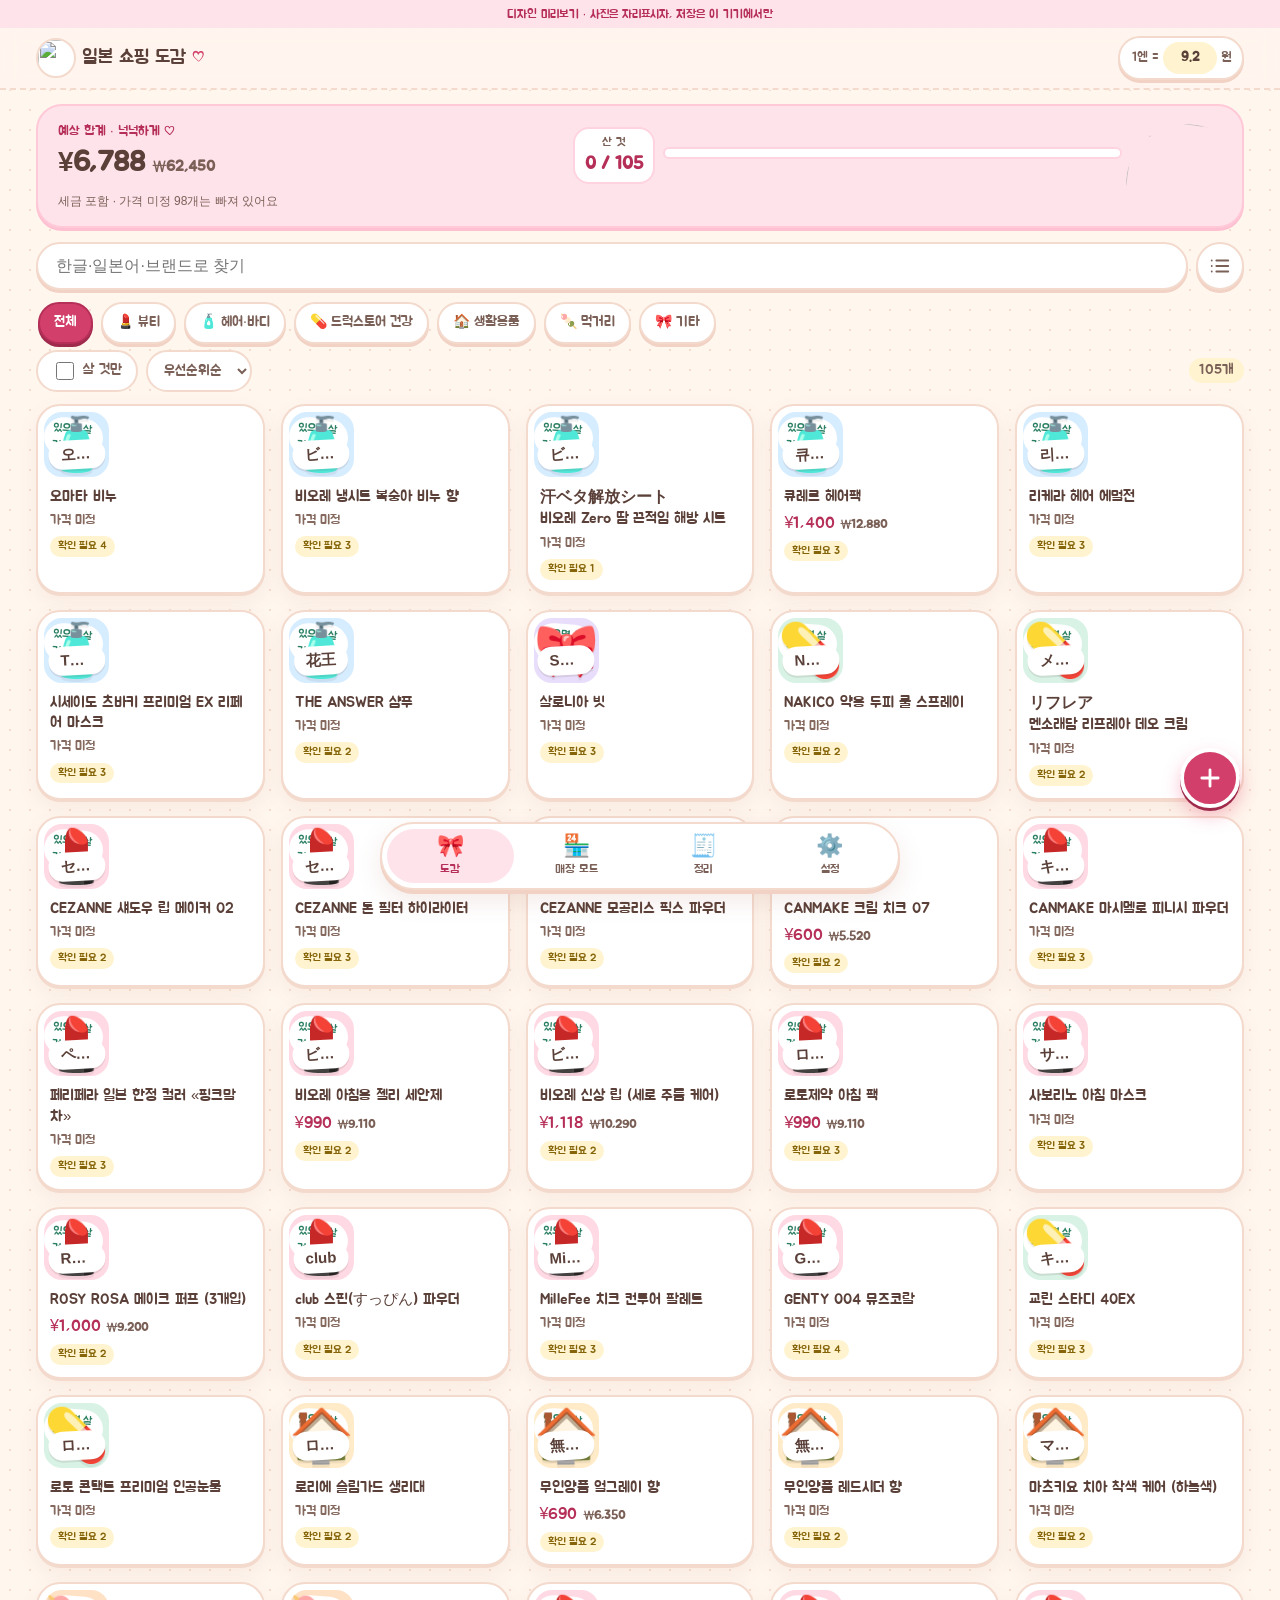
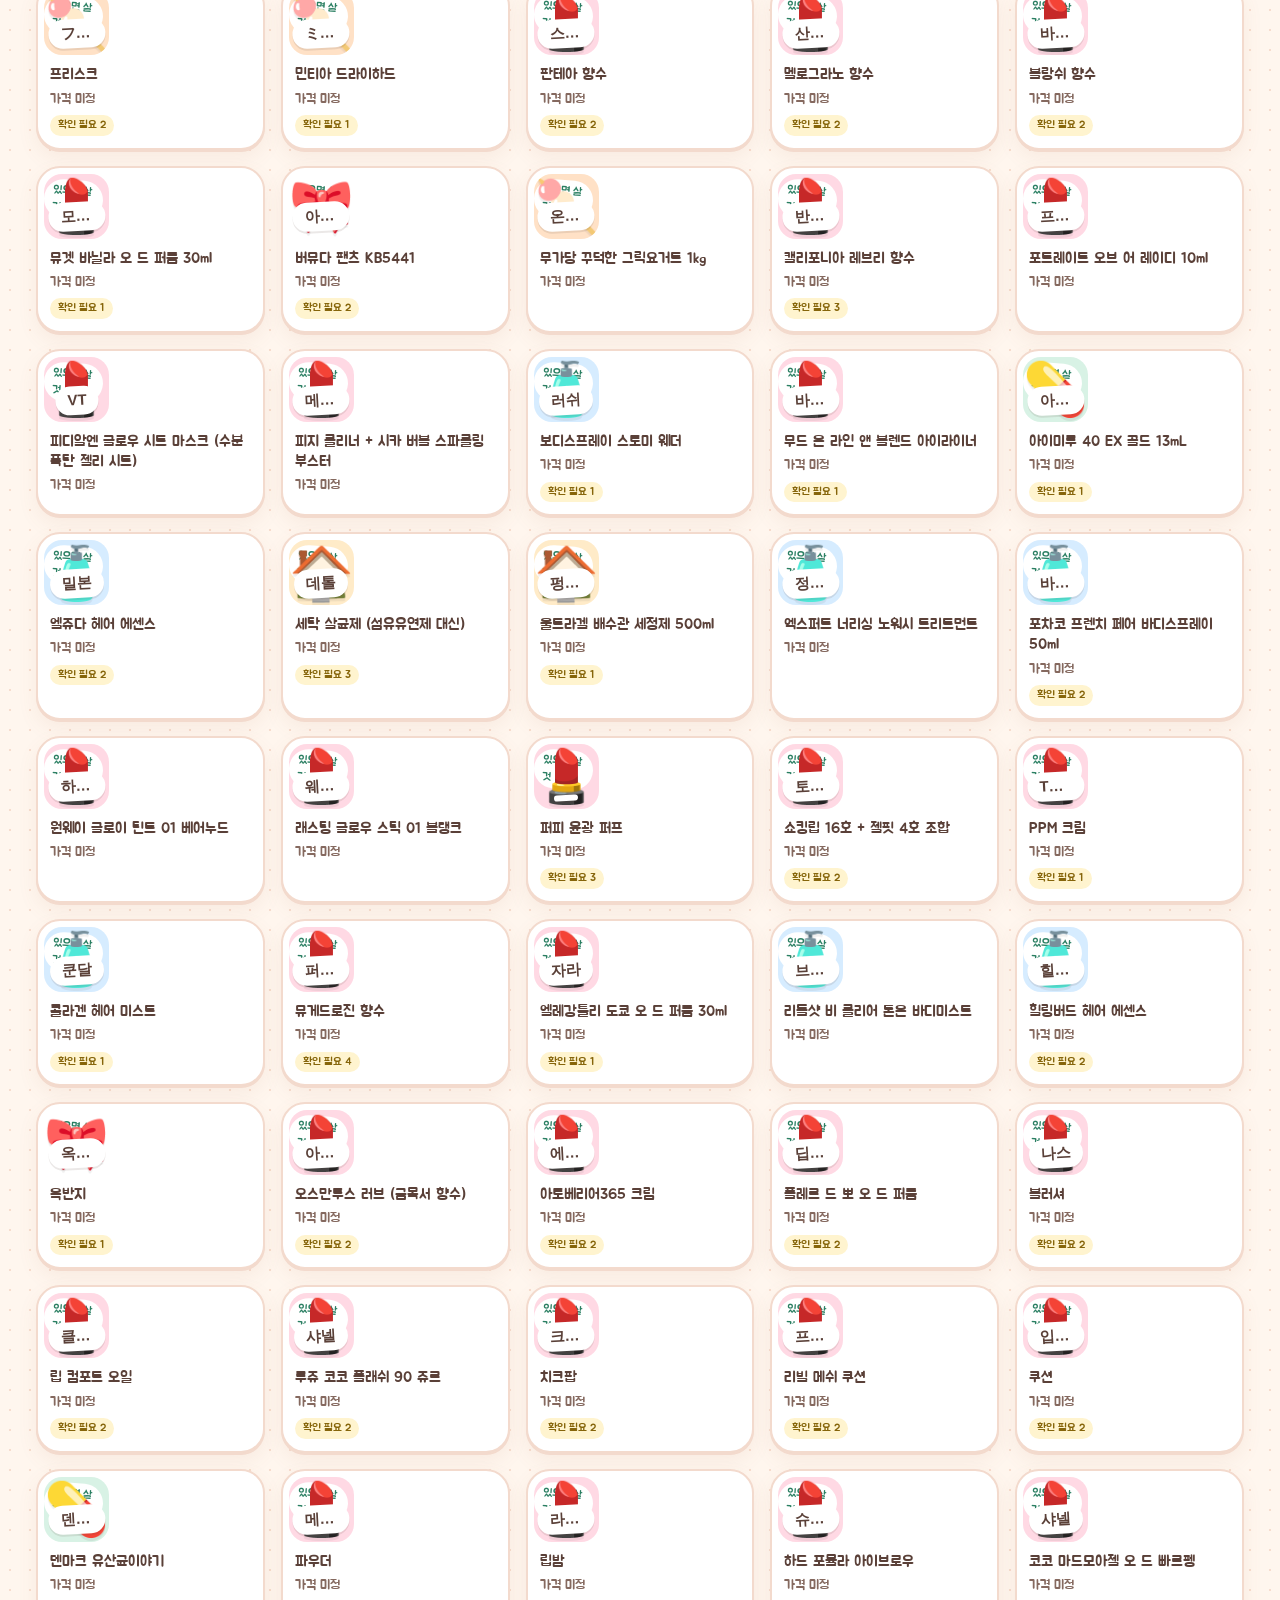
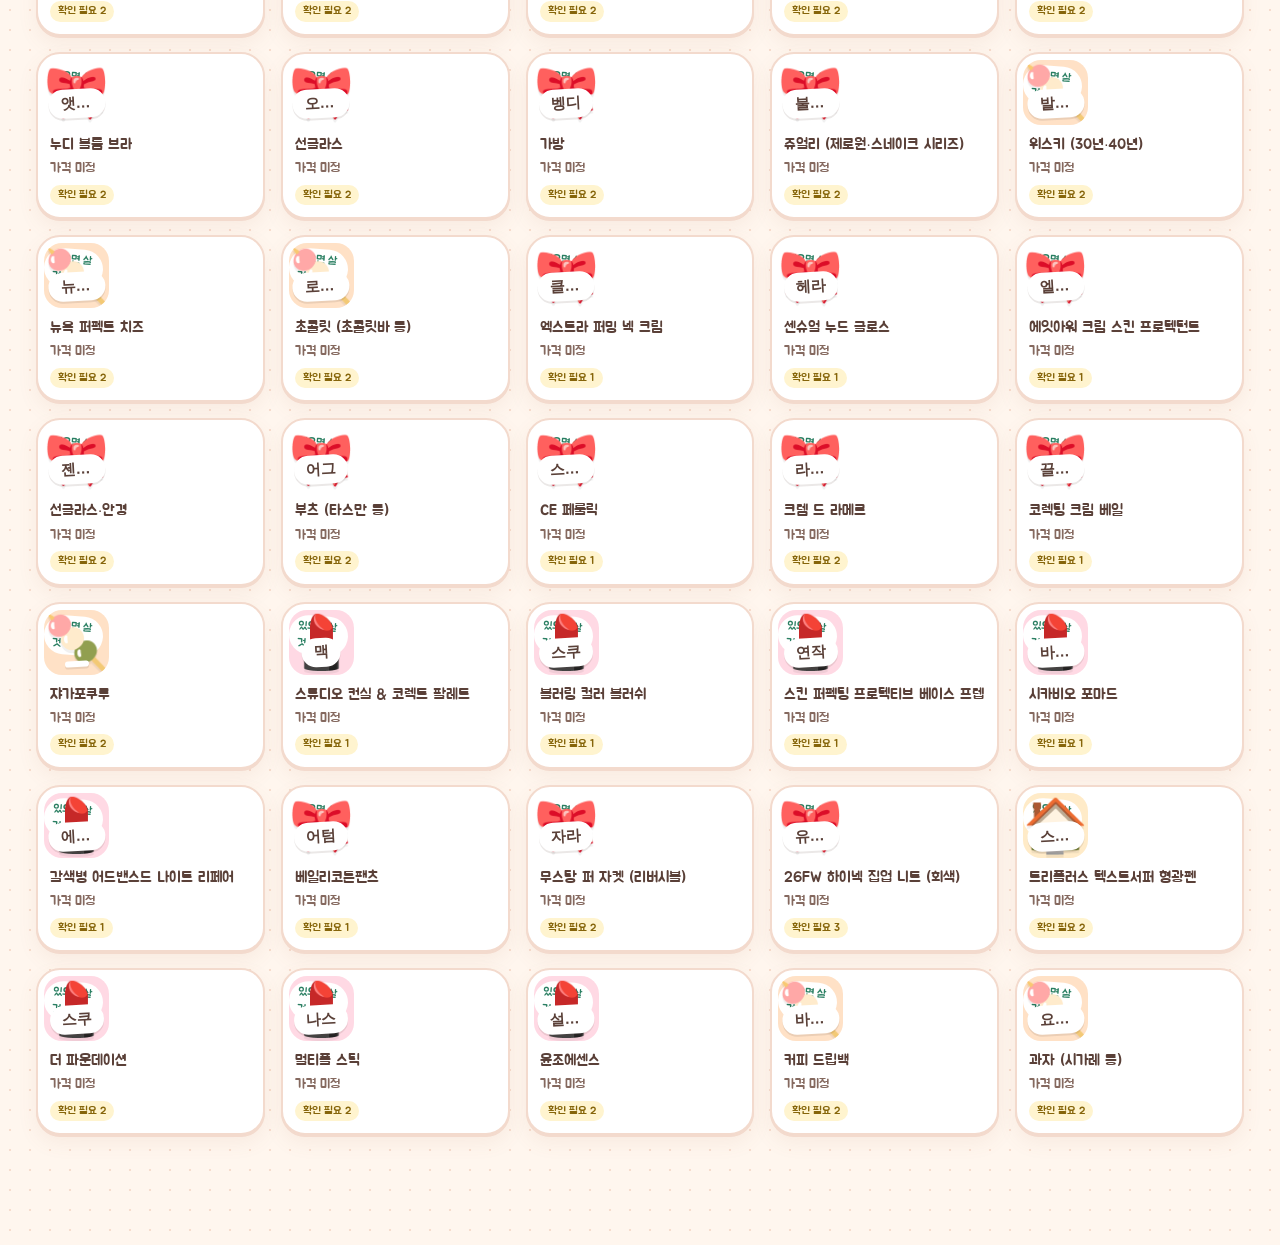
==== preview.html @ b6b3f858 "점검 목록 R36: Jua 글꼴 2.1MB ttf를 woff2 두 개(347KB+11KB)로 줄임 - fonts/Jua-core.woff2: ASCII·한글 자모·문장부호·KS X" ====
<!doctype html>
<html lang="ko">
<head>
<meta charset="utf-8">
<meta name="viewport" content="width=device-width, initial-scale=1, viewport-fit=cover">
<meta name="theme-color" content="#FFF6EE">
<title>일본 쇼핑 도감 · 디자인 미리보기</title>
<style>
@font-face{font-family:"Jua";src:url("fonts/Jua-core.woff2") format("woff2");font-display:swap}
@font-face{font-family:"Jua";src:url("fonts/Jua-rest.woff2") format("woff2");font-display:swap;unicode-range:U+2605-2606,U+2665,U+ad1e,U+ad65,U+ae86,U+aed2,U+b630,U+b641,U+bdc0-bdc1,U+bf5c-bf5d,U+bf71,U+c03d,U+c0fe,U+ca25,U+cc71,U+d409,U+d561}
:root{
  --paper:#FFF6EE; --dot:#F7DCCD; --card:#FFFFFF; --ink:#5A4038; --sub:#7A6057; --faint:#85695F; --line:#F3DACD;
  --pink:#D23F6A; --pink-deep:#B52F58; --pink-soft:#FFE3EB; --mint:#2A7F62; --mint-soft:#DDF4EA; --butter:#FFE08A; --butter-soft:#FFF4CF; --lav:#CDB8F2;
  --pop:0 3px 0 #F1D2C4; --pop-pink:0 3px 0 #9E2A4C;
  --shadow:0 2px 0 #F3DACD,0 8px 20px rgba(160,100,80,.08);
  --r:24px;
  --cute:"Jua","Apple SD Gothic Neo","Malgun Gothic",sans-serif;
  --kr:"Apple SD Gothic Neo","Malgun Gothic","Noto Sans KR",-apple-system,sans-serif;
  --jp:"Hiragino Maru Gothic ProN","Hiragino Maru Gothic Pro","Hiragino Sans","Yu Gothic","Meiryo","Noto Sans JP",sans-serif;
  --c-뷰티:#FFD9E4; --c-헤어바디:#D6ECFF; --c-드럭스토어건강:#D8F2E5; --c-생활용품:#FFEBC8; --c-먹거리:#FFE1C6; --c-기타:#E8DEFB;
}
*{box-sizing:border-box;-webkit-tap-highlight-color:transparent}
html,body{margin:0;color:var(--ink);font-family:var(--kr);font-size:16px;line-height:1.5}
body{background:var(--paper) radial-gradient(var(--dot) 1.3px,transparent 1.5px) 0 0/20px 20px}
button,input,select{font:inherit;color:inherit}
button{cursor:pointer}
button:active{transform:translateY(2px)}
.jp{font-family:var(--jp)}
.wrap{max-width:1240px;margin:0 auto;padding:0 16px calc(110px + env(safe-area-inset-bottom))}
.preview-flag{background:var(--pink-soft);color:var(--pink-deep);text-align:center;font-size:12px;font-weight:700;padding:5px 12px;letter-spacing:.02em}

/* 머리 */
header.top{position:sticky;top:0;z-index:20;background:rgba(255,246,238,.9);backdrop-filter:blur(10px);border-bottom:2px dashed var(--line)}
.top-in{max-width:1240px;margin:0 auto;padding:8px 16px;display:flex;align-items:center;gap:10px}
.logo{display:flex;align-items:center;gap:6px;font-weight:900;font-size:19px;letter-spacing:-.02em;white-space:nowrap}
.logo img{width:40px;height:40px;border-radius:50%;object-fit:cover;background:#fff;border:2px solid var(--line)}
.logo small{color:var(--pink);font-size:15px}
.rate{margin-left:auto;display:flex;align-items:center;gap:4px;background:var(--card);border:2px solid var(--line);border-radius:999px;padding:3px 10px 3px 12px;font-size:13px;color:var(--sub);min-height:44px;box-shadow:var(--pop);font-weight:700}
.rate input{width:54px;border:0;background:var(--butter-soft);border-radius:999px;padding:6px 8px;text-align:center;font-weight:900;color:var(--ink)}

/* 요약 */
.summary{position:relative;margin:14px 0 6px;background:var(--pink-soft);border:2px solid #FFC9D8;border-radius:26px;padding:14px 16px 12px;display:grid;gap:8px;box-shadow:0 3px 0 #FFC1D2;overflow:hidden}
.summary .mascot{position:absolute;right:-4px;top:-4px;width:74px;height:74px;object-fit:cover;border-radius:50%;opacity:.95;transform:rotate(8deg)}
.sum-top{display:flex;align-items:flex-end;justify-content:space-between;gap:10px;padding-right:58px}
.sum-label{font-size:13px;color:var(--pink-deep);font-weight:800}
.sum-big{display:flex;align-items:baseline;gap:8px;flex-wrap:wrap}
.sum-big .yen{font-size:28px;font-weight:900;letter-spacing:-.02em;color:var(--ink)}
.sum-big .won{font-size:15px;color:var(--sub);font-weight:700}
.sum-done{font-size:12px;color:var(--sub);font-weight:700;white-space:nowrap;background:#fff;border-radius:16px;padding:4px 10px;text-align:center;border:2px solid #FFD3DF}
.sum-done b{display:block;font-size:18px;color:var(--pink-deep)}
.bar{height:12px;background:#fff;border-radius:99px;overflow:hidden;border:2px solid #FFD3DF}
.bar i{display:block;height:100%;border-radius:99px;transition:width .4s;background:repeating-linear-gradient(-45deg,var(--pink) 0 8px,#FF9DB8 8px 16px)}
.note{font-size:12px;color:var(--sub)}

/* 검색·필터 */
.tools{padding:8px 0 4px}
.search{display:flex;gap:8px}
.search input{flex:1;min-height:48px;border:2px solid var(--line);background:var(--card);border-radius:999px;padding:0 18px;font-size:16px;box-shadow:var(--pop)}
.search input:focus{outline:none;border-color:var(--pink)}
.iconbtn{min-width:48px;min-height:48px;border:2px solid var(--line);background:var(--card);border-radius:50%;display:grid;place-items:center;box-shadow:var(--pop);color:var(--sub)}
.chips{display:flex;gap:8px;overflow-x:auto;padding:12px 2px 6px;scrollbar-width:none}
.chips::-webkit-scrollbar{display:none}
.chip{flex:none;min-height:42px;padding:0 14px;border-radius:999px;border:2px solid var(--line);background:var(--card);font-size:14px;font-weight:700;white-space:nowrap;box-shadow:var(--pop);color:var(--sub)}
.chip[aria-pressed=true]{background:var(--pink);color:#fff;border-color:var(--pink-deep);box-shadow:var(--pop-pink)}
.subtools{display:flex;gap:8px;align-items:center;flex-wrap:wrap;font-size:14px;color:var(--sub);font-weight:700}
.subtools select{min-height:42px;border:2px solid var(--line);border-radius:999px;background:var(--card);padding:0 12px;font-weight:700;color:var(--sub)}
.toggle{display:flex;align-items:center;gap:6px;min-height:42px;padding:0 14px;border:2px solid var(--line);border-radius:999px;background:var(--card)}
.toggle input{accent-color:var(--pink);width:18px;height:18px}
.count{margin-left:auto;background:var(--butter-soft);border-radius:999px;padding:2px 10px}

/* 격자 */
.grid{display:grid;grid-template-columns:repeat(2,1fr);gap:14px;margin-top:8px}
.card{background:var(--card);border-radius:var(--r);box-shadow:var(--shadow);overflow:hidden;position:relative;border:2px solid var(--line);padding:6px;text-align:left;display:flex;flex-direction:column;transition:transform .15s}
.card:hover{transform:rotate(-.6deg) translateY(-2px)}
.ph{aspect-ratio:1/1;display:grid;place-items:center;position:relative;overflow:hidden;border-radius:18px;background-image:radial-gradient(rgba(255,255,255,.7) 2px,transparent 2.5px);background-size:16px 16px}
.ph .emo{font-size:clamp(34px,10vw,52px);line-height:1;filter:drop-shadow(0 3px 0 rgba(0,0,0,.06))}
.ph .brand{position:absolute;left:50%;bottom:12%;transform:translateX(-50%) rotate(-3deg);font-family:var(--jp);font-weight:800;font-size:clamp(12px,3.4vw,15px);color:var(--ink);background:#fff;border-radius:999px;padding:3px 12px;white-space:nowrap;max-width:88%;overflow:hidden;text-overflow:ellipsis;box-shadow:0 2px 0 rgba(90,64,56,.12)}
.ph .cat{display:none}
.ph .prio{position:absolute;right:6px;top:6px;border-radius:999px;font-size:11px;padding:3px 9px;font-weight:800;transform:rotate(4deg)}
.prio.must{background:var(--pink);color:#fff}.prio.maybe{background:#fff;color:var(--mint)}.prio.price{background:var(--butter);color:#6E5400}
.card .body{padding:10px 6px 6px;display:grid;gap:2px}
.card .jpname{font-family:var(--jp);font-weight:800;font-size:15px;line-height:1.3}
.card .krname{font-size:15px;font-weight:700;line-height:1.35;display:-webkit-box;-webkit-line-clamp:2;-webkit-box-orient:vertical;overflow:hidden}
.card .price{font-weight:900;font-size:16px;margin-top:2px;color:var(--pink-deep)}
.card .price small{font-weight:700;color:var(--sub);font-size:12px}
.card .price.none{color:var(--faint);font-weight:700;font-size:13px}
.card.bought .ph{background-color:#F1E9E5}
.card.bought .ph > :not(.done-stamp){filter:saturate(.2);opacity:.45}
.card.bought .body{opacity:.55}
.done-stamp{position:absolute;inset:0;display:grid;place-items:center;pointer-events:none}
.done-stamp span{border:3px dashed var(--pink-deep);color:var(--pink-deep);border-radius:50%;width:86px;height:86px;display:grid;place-items:center;font-family:var(--jp);font-weight:900;font-size:17px;line-height:1.1;text-align:center;transform:rotate(-12deg);background:rgba(255,255,255,.9);box-shadow:0 0 0 4px rgba(255,255,255,.9)}
.need{display:inline-block;font-size:11px;font-weight:800;color:#86650A;background:var(--butter-soft);border-radius:999px;padding:2px 8px;margin-top:4px;justify-self:start}

/* 목록 보기 */
.grid.list{grid-template-columns:1fr}
.grid.list .card{flex-direction:row;align-items:stretch;gap:6px}
.grid.list .ph{width:96px;flex:none}
.grid.list .ph .brand,.grid.list .ph .prio{display:none}
.grid.list .done-stamp span{width:58px;height:58px;font-size:12px}

/* 아래 탭 */
nav.tabs{position:fixed;left:12px;right:12px;bottom:calc(10px + env(safe-area-inset-bottom));z-index:30}
.tabs-in{max-width:520px;margin:0 auto;display:grid;grid-template-columns:repeat(4,1fr);background:#fff;border:2px solid var(--line);border-radius:999px;padding:5px;box-shadow:0 4px 0 #F1D2C4,0 10px 26px rgba(160,100,80,.14)}
.tab{border:0;background:none;min-height:54px;border-radius:999px;display:grid;place-items:center;font-size:12px;font-weight:700;color:var(--sub);padding:4px 0}
.tab .ti{font-size:22px;line-height:1}
.tab[aria-current=true]{background:var(--pink-soft);color:var(--pink-deep)}
.fab{position:fixed;right:max(18px,calc(50% - 600px));bottom:calc(92px + env(safe-area-inset-bottom));z-index:31;width:60px;height:60px;border-radius:50%;border:4px solid #fff;background:var(--pink);color:#fff;box-shadow:var(--pop-pink),0 8px 18px rgba(240,87,127,.35);display:grid;place-items:center}
.fab svg{width:28px;height:28px}

/* 시트 */
.scrim{position:fixed;inset:0;background:rgba(90,64,56,.35);z-index:40;opacity:0;pointer-events:none;transition:opacity .2s}
.scrim.on{opacity:1;pointer-events:auto}
.sheet{position:fixed;left:0;right:0;bottom:0;z-index:41;background:var(--paper);border-radius:28px 28px 0 0;max-height:92vh;overflow:auto;transform:translateY(105%);transition:transform .3s cubic-bezier(.2,.9,.25,1.05);padding-bottom:calc(20px + env(safe-area-inset-bottom));border-top:3px solid #fff}
.sheet.on{transform:none}
.grab{width:48px;height:6px;border-radius:9px;background:#F1CDBE;margin:8px auto 4px}
.sheet-close{position:absolute;right:12px;top:12px;width:44px;height:44px;border-radius:50%;border:2px solid var(--line);background:#fff;font-size:22px;z-index:2;color:var(--sub);box-shadow:var(--pop)}
.slider{display:flex;overflow-x:auto;scroll-snap-type:x mandatory;scrollbar-width:none;padding:6px 14px 0;gap:10px}
.slider::-webkit-scrollbar{display:none}
.slide{flex:none;width:100%;scroll-snap-align:center;aspect-ratio:4/3;display:grid;place-items:center;position:relative;border-radius:24px;background-image:radial-gradient(rgba(255,255,255,.7) 2.5px,transparent 3px);background-size:20px 20px}
.slide .lbl{position:absolute;left:12px;bottom:12px;background:#fff;color:var(--sub);font-size:12px;font-weight:700;border-radius:999px;padding:3px 10px}
.dots{display:flex;justify-content:center;gap:6px;padding:10px}
.dots i{width:8px;height:8px;border-radius:50%;background:#F1CDBE}.dots i.on{background:var(--pink);width:20px;border-radius:9px}
.d-body{padding:2px 16px 8px;display:grid;gap:14px}
.d-jp{background:var(--card);border-radius:var(--r);padding:16px;box-shadow:var(--shadow);border:2px solid var(--line)}
.d-jp .big{font-family:var(--jp);font-size:28px;font-weight:800;line-height:1.25}
.d-jp .big.empty{font-size:16px;color:var(--faint);font-weight:700}
.d-jp .brandjp{font-family:var(--jp);font-size:18px;color:var(--sub);font-weight:700}
.d-jp .kr{font-size:17px;margin-top:4px;font-weight:800}
.btn{min-height:50px;border-radius:999px;border:2px solid var(--line);background:var(--card);padding:0 18px;font-weight:800;display:inline-flex;align-items:center;justify-content:center;gap:6px;box-shadow:var(--pop)}
.btn.primary{background:var(--pink);border-color:var(--pink-deep);color:#fff;box-shadow:var(--pop-pink)}
.btn.dark{background:var(--mint);border-color:#236B53;color:#fff;box-shadow:0 3px 0 #1D5A46}
.btn.block{width:100%}
.prices{display:grid;grid-template-columns:1fr 1fr;gap:10px}
.pbox{background:var(--card);border-radius:20px;padding:12px 14px;border:2px solid var(--line)}
.pbox .k{font-size:12px;color:var(--sub);font-weight:700}.pbox .v{font-size:20px;font-weight:900}
.pbox:first-child{background:var(--pink-soft);border-color:#FFCCDA}
.pbox.gain{grid-column:1/-1;background:var(--mint-soft);border-color:#BFE8D7}
.pbox.gain .v{color:var(--mint)}
.sec h3{font-size:14px;color:var(--pink-deep);margin:0 0 6px;font-weight:900}
.sec h3::before{content:"♡ "}
.sec p{margin:0}
.tags{display:flex;gap:6px;flex-wrap:wrap}
.tag{background:var(--card);border:2px solid var(--line);border-radius:999px;padding:3px 12px;font-size:14px;font-weight:700}
.tag.warn{background:var(--butter-soft);border-color:#F5E1A0;color:#8A6A00}
.src{font-size:14px;color:var(--sub);word-break:break-all}
.src a{color:var(--ink)}
.sticky-act{position:sticky;bottom:0;background:linear-gradient(transparent,var(--paper) 35%);padding:16px 16px 0;display:flex;gap:8px}

/* 구매 입력 */
.form{padding:8px 16px;display:grid;gap:12px}
.form h2{margin:4px 50px 0 0;font-size:20px;font-weight:900}
.field{display:grid;gap:4px;font-size:14px;color:var(--sub);font-weight:700}
.field input,.field select{min-height:50px;border:2px solid var(--line);border-radius:18px;background:var(--card);padding:0 14px;font-size:17px;color:var(--ink);font-weight:700}
.row2{display:grid;grid-template-columns:1fr 1fr;gap:10px}
.stepper{display:flex;align-items:center;border:2px solid var(--line);border-radius:18px;background:var(--card);min-height:50px}
.stepper button{width:48px;height:48px;border:0;background:none;font-size:22px;color:var(--pink-deep);font-weight:900}
.stepper output{flex:1;text-align:center;font-size:18px;font-weight:900;color:var(--ink)}

/* 직원에게 보여주기 */
.show{position:fixed;inset:0;z-index:60;background:#fff;display:none;flex-direction:column;align-items:center;justify-content:center;padding:24px;text-align:center;gap:18px}
.show.on{display:flex}
.show .q{font-family:var(--jp);font-size:22px;color:var(--sub);background:var(--pink-soft);border-radius:999px;padding:6px 18px}
.show .name{font-family:var(--jp);font-size:clamp(34px,9vw,64px);font-weight:900;line-height:1.2;color:#2E2420}
.show .brand{font-family:var(--jp);font-size:24px}
.show .hint{font-size:14px;color:var(--faint)}

/* 토스트 */
.toast{position:fixed;left:50%;bottom:calc(170px + env(safe-area-inset-bottom));transform:translate(-50%,20px);background:var(--ink);color:#fff;border-radius:999px;padding:6px 6px 6px 18px;display:flex;align-items:center;gap:12px;z-index:70;opacity:0;pointer-events:none;transition:.2s;font-size:15px;font-weight:700;max-width:calc(100% - 32px);width:max-content}
.toast.on{opacity:1;transform:translate(-50%,0);pointer-events:auto}
.toast span{overflow:hidden;text-overflow:ellipsis;white-space:nowrap}
.toast button{flex:none;white-space:nowrap;min-height:40px;border:0;border-radius:999px;background:var(--pink);color:#fff;padding:0 14px;font-weight:800}

/* 매장 모드 */
.store-head{margin:14px 0 4px;display:flex;align-items:center;gap:10px}
.store-head img{width:56px;height:56px;border-radius:50%;object-fit:cover;border:2px solid var(--line);background:#fff}
.store-head h2{margin:0;font-size:22px;font-weight:900}
.store-head p{margin:0;color:var(--sub);font-size:14px}
.big-list{display:grid;gap:14px;margin-top:10px}
.bigcard{display:grid;grid-template-columns:128px 1fr;background:var(--card);border-radius:var(--r);box-shadow:var(--shadow);border:2px solid var(--line);overflow:hidden;min-height:132px;padding:6px;gap:4px}
.bigcard .ph{aspect-ratio:auto}
.bigcard .ph .brand{font-size:13px}
.bigcard .ph .prio{display:none}
.bigcard .info{padding:6px 8px;display:flex;flex-direction:column;gap:2px}
.bigcard .jpname{font-family:var(--jp);font-size:20px;font-weight:800;line-height:1.25}
.bigcard .act{margin-top:auto;display:flex;gap:8px;align-items:center;justify-content:space-between}
.bigcard .act > span{white-space:nowrap;font-size:15px;font-weight:900;color:var(--pink-deep)}
.check{min-height:48px;min-width:112px;border-radius:999px;border:2px solid var(--pink-deep);background:#fff;color:var(--pink-deep);font-weight:900;box-shadow:var(--pop-pink)}
.bigcard.bought{opacity:.6}
.bigcard.bought .check{background:var(--pink);color:#fff}
.empty-msg{padding:40px 16px;text-align:center;color:var(--sub);font-weight:700}

/* 정리 */
.report{display:grid;gap:14px;margin-top:14px}
.rcard{background:var(--card);border-radius:var(--r);box-shadow:var(--shadow);border:2px solid var(--line);padding:16px}
.rcard h3{margin:0 0 8px;font-size:16px;font-weight:900}
.rline{display:flex;justify-content:space-between;padding:8px 0;border-top:2px dotted var(--line);font-size:15px;gap:10px}
.rline:first-of-type{border-top:0}

/* 둥근 글꼴: 제목·숫자·버튼에만 (긴 글은 시스템 글꼴) */
.logo,.sum-label,.sum-big,.sum-done,.chip,.toggle,.subtools select,.count,.tab,.btn,.check,.card .krname,.card .price,.need,.prio,.store-head h2,.d-jp .kr,.pbox .v,.sec h3,.form h2,.rcard h3,.toast,.preview-flag,.rate,.bigcard .info > div:nth-child(2),.bigcard .act > span{font-family:var(--cute);font-weight:400!important;letter-spacing:0}

/* 폭 */
@media (min-width:600px){ .grid{grid-template-columns:repeat(3,1fr)} }
@media (min-width:768px){
  .grid{gap:16px}
  .card .jpname{font-size:16px}
  .summary{grid-template-columns:1.3fr 1fr;align-items:center;padding:16px 120px 16px 20px}
  .summary .mascot{width:120px;height:120px;right:-4px;top:auto;bottom:-18px}
  .sum-top,.bar,.note{padding-right:0;margin-right:0}
  .sheet{left:50%;right:auto;width:600px;bottom:auto;top:50%;border-radius:28px;transform:translate(-50%,-46%) scale(.97);opacity:0;pointer-events:none;transition:.22s;max-height:88vh;border:3px solid #fff}
  .sheet.on{transform:translate(-50%,-50%);opacity:1;pointer-events:auto}
  .grab{display:none}
  .slide{aspect-ratio:auto;height:min(280px,32vh)}
  .big-list{grid-template-columns:1fr 1fr}
  .report{grid-template-columns:1fr 1fr}
}
@media (min-width:1024px){ .grid{grid-template-columns:repeat(4,1fr)} .big-list{grid-template-columns:repeat(3,1fr)} .bigcard{grid-template-columns:1fr;grid-template-rows:190px auto} .report{grid-template-columns:1fr 1fr 1fr} }
@media (min-width:1240px){ .grid{grid-template-columns:repeat(5,1fr)} }
@media (prefers-reduced-motion:reduce){*{transition:none!important}}
</style>
</head>
<body>
<div class="preview-flag">디자인 미리보기 · 사진은 자리표시자, 저장은 이 기기에서만</div>
<header class="top"><div class="top-in">
  <div class="logo"><img src="images/mascot-320.png" alt="">일본 쇼핑 도감<small>♡</small></div>
  <label class="rate" title="최근 1년 평균 9.20원이 기본값">1엔 = <input id="rate" inputmode="decimal" aria-label="환율 1엔당 원">원</label>
</div></header>

<main class="wrap" id="main"></main>

<button class="fab" id="fab" aria-label="상품 추가"><svg viewBox="0 0 24 24" fill="none" stroke="currentColor" stroke-width="2.4" stroke-linecap="round"><path d="M12 5v14M5 12h14"/></svg></button>
<nav class="tabs"><div class="tabs-in">
  <button class="tab" data-tab="list"><span class="ti" aria-hidden="true">🎀</span>도감</button>
  <button class="tab" data-tab="store"><span class="ti" aria-hidden="true">🏪</span>매장 모드</button>
  <button class="tab" data-tab="report"><span class="ti" aria-hidden="true">🧾</span>정리</button>
  <button class="tab" data-tab="set"><span class="ti" aria-hidden="true">⚙️</span>설정</button>
</div></nav>

<div class="scrim" id="scrim"></div>
<section class="sheet" id="sheet" role="dialog" aria-modal="true"></section>
<div class="show" id="show"></div>
<div class="toast" id="toast"><span id="toastMsg"></span><button id="toastUndo">되돌리기</button></div>

<script>
const DEFAULT_RATE = 9.20; // 최근 1년 평균(Wise 중간 환율, 2026-10-27 확인)
const LS = 'japan_shopping_preview_v1';
const CAT_ORDER = ['뷰티','헤어·바디','드럭스토어 건강','생활용품','먹거리','기타'];
const CAT_EMO = {'뷰티':'💄','헤어·바디':'🧴','드럭스토어 건강':'💊','생활용품':'🏠','먹거리':'🍡','기타':'🎀'};
const PRIO = {'꼭 살 것':'must','있으면 살 것':'maybe','가격 보고 결정':'price'};
let data = { 상품: [], 판매처목록: [] };
let st = load();
function load(){ try { return JSON.parse(localStorage.getItem(LS)) || {}; } catch(e){ return {}; } }
function save(){ try { localStorage.setItem(LS, JSON.stringify(st)); } catch(e){} }
st.rate ??= DEFAULT_RATE; st.bought ??= {}; st.tab ??= 'list'; st.view ??= 'grid';
let ui = { q:'', cat:'전체', onlyTodo:false, sort:'prio', store: null, withUnknown:true };

const $ = s => document.querySelector(s);
const yen = n => n==null ? '' : '¥' + Math.round(n).toLocaleString('ko-KR');
const won = n => n==null ? '' : '₩' + (Math.round(n/10)*10).toLocaleString('ko-KR');
const catVar = c => `var(--c-${c.replace(/[·\s]/g,'')})`;
const esc = s => String(s ?? '').replace(/[&<>"]/g, m => ({'&':'&amp;','<':'&lt;','>':'&gt;','"':'&quot;'}[m]));

// 예상가: 세금 포함 기준, 판매처 가격 중 가장 비싼 값으로 넉넉하게
function estPrice(p){
  const c = [];
  if (p.엔화_세금포함) c.push(p.엔화_세금포함);
  else if (p.엔화_세금별도) c.push(p.엔화_세금별도 * (1 + (p.세율 ?? .1)));
  (p.판매처||[]).forEach(s => s.가격 && c.push(s.가격));
  return c.length ? Math.max(...c) : null;
}
const isBought = p => !!st.bought[p.id];

function totals(){
  let est = 0, unknown = 0, real = 0, done = 0, korea = 0, saved = 0;
  data.상품.forEach(p => {
    const e = estPrice(p), q = p.목표개수 || 1;
    if (e == null) unknown++; else est += e * q;
    const b = st.bought[p.id];
    if (b){ done++; real += (b.가격 || 0) * (b.개수 || 1);
      if (p.한국가격?.금액 && b.가격) saved += (p.한국가격.금액 - b.가격 * st.rate) * (b.개수 || 1); }
  });
  return { est, unknown, real, done, total: data.상품.length, saved };
}

function ph(p, big){
  const brand = p.브랜드_일본어 || p.브랜드_한글 || '';
  return `<div class="ph" style="background:${catVar(p.대분류)}">
    <span class="cat">${esc(p.대분류)}</span>
    <span class="prio ${PRIO[p.우선순위]||'maybe'}">${esc(p.우선순위)}</span>
    <span class="emo" aria-hidden="true">${CAT_EMO[p.대분류]||'🎀'}</span>
    <span class="brand">${esc(brand)}</span>
    ${isBought(p) ? '<div class="done-stamp"><span>購入済<br>♡</span></div>' : ''}
  </div>`;
}

function render(){
  document.querySelectorAll('.tab').forEach(t => t.setAttribute('aria-current', t.dataset.tab === st.tab));
  $('#fab').style.display = st.tab === 'list' ? '' : 'none';
  ({ list: renderList, store: renderStore, report: renderReport, set: renderSet })[st.tab]();
}

function summaryHTML(){
  const t = totals();
  const pct = t.total ? Math.round(t.done / t.total * 100) : 0;
  return `<section class="summary" aria-label="요약"><img class="mascot" src="images/mascot-320.png" alt="">
    <div class="sum-top">
      <div>
        <div class="sum-label">예상 합계 · 넉넉하게 ♡</div>
        <div class="sum-big"><span class="yen">${yen(t.est)}</span><span class="won">${won(t.est * st.rate)}</span></div>
      </div>
      <div class="sum-done">산 것<b>${t.done} / ${t.total}</b></div>
    </div>
    <div class="bar" role="progressbar" aria-valuenow="${pct}" aria-valuemin="0" aria-valuemax="100"><i style="width:${pct}%"></i></div>
    <div class="note">${t.done ? `실제 쓴 돈 ${yen(t.real)} (${won(t.real*st.rate)}) · ` : ''}세금 포함 · 가격 미정 ${t.unknown}개는 빠져 있어요</div>
  </section>`;
}

function filtered(){
  const q = ui.q.trim().toLowerCase();
  let list = data.상품.filter(p => {
    if (ui.cat !== '전체' && p.대분류 !== ui.cat) return false;
    if (ui.onlyTodo && isBought(p)) return false;
    if (!q) return true;
    return [p.이름_한글, p.이름_일본어, p.읽는법, p.브랜드_한글, p.브랜드_일본어, p.세부분류].join(' ').toLowerCase().includes(q);
  });
  const pr = p => ({'꼭 살 것':0,'있으면 살 것':1,'가격 보고 결정':2}[p.우선순위] ?? 3);
  const cmp = { prio:(a,b)=>pr(a)-pr(b), price:(a,b)=>(estPrice(a)??1e9)-(estPrice(b)??1e9), name:(a,b)=>a.이름_한글.localeCompare(b.이름_한글,'ko') }[ui.sort];
  return list.sort((a,b) => (isBought(a)-isBought(b)) || cmp(a,b));
}

function renderList(){
  const cats = ['전체', ...CAT_ORDER.filter(c => data.상품.some(p => p.대분류 === c))];
  $('#main').innerHTML = summaryHTML() + `
  <div class="tools">
    <div class="search">
      <input id="q" type="search" placeholder="한글·일본어·브랜드로 찾기" value="${esc(ui.q)}" aria-label="검색">
      <button class="iconbtn" id="view" aria-label="${st.view==='grid'?'목록 보기로':'사진 격자로'}">${st.view==='grid'
        ? '<svg width="22" height="22" viewBox="0 0 24 24" fill="none" stroke="currentColor" stroke-width="2" stroke-linecap="round"><path d="M8 6h13M8 12h13M8 18h13M3 6h.01M3 12h.01M3 18h.01"/></svg>'
        : '<svg width="22" height="22" viewBox="0 0 24 24" fill="none" stroke="currentColor" stroke-width="2"><rect x="3" y="3" width="7" height="7" rx="1.5"/><rect x="14" y="3" width="7" height="7" rx="1.5"/><rect x="3" y="14" width="7" height="7" rx="1.5"/><rect x="14" y="14" width="7" height="7" rx="1.5"/></svg>'}</button>
    </div>
    <div class="chips" role="group" aria-label="대분류">${cats.map(c => `<button class="chip" data-cat="${c}" aria-pressed="${ui.cat===c}">${CAT_EMO[c]? CAT_EMO[c]+' ' : ''}${c}</button>`).join('')}</div>
    <div class="subtools">
      <label class="toggle"><input type="checkbox" id="todo" ${ui.onlyTodo?'checked':''}> 살 것만</label>
      <select id="sort" aria-label="정렬">
        <option value="prio" ${ui.sort==='prio'?'selected':''}>우선순위순</option>
        <option value="price" ${ui.sort==='price'?'selected':''}>가격순</option>
        <option value="name" ${ui.sort==='name'?'selected':''}>이름순</option>
      </select>
      <span class="count" id="count"></span>
    </div>
  </div>
  <div class="grid ${st.view==='list'?'list':''}" id="grid"></div>`;
  drawGrid();
  $('#q').addEventListener('input', e => { ui.q = e.target.value; drawGrid(); });
  $('#view').onclick = () => { st.view = st.view==='grid' ? 'list' : 'grid'; save(); renderList(); };
  $('#todo').onchange = e => { ui.onlyTodo = e.target.checked; drawGrid(); };
  $('#sort').onchange = e => { ui.sort = e.target.value; drawGrid(); };
  document.querySelectorAll('.chip[data-cat]').forEach(b => b.onclick = () => { ui.cat = b.dataset.cat; renderList(); });
}

function drawGrid(){
  const list = filtered();
  $('#count').textContent = `${list.length}개`;
  $('#grid').innerHTML = list.length ? list.map(p => {
    const e = estPrice(p);
    return `<button class="card ${isBought(p)?'bought':''}" data-id="${p.id}" aria-label="${esc(p.이름_한글)} 자세히">
      ${ph(p)}
      <div class="body">
        ${p.이름_일본어 ? `<div class="jpname">${esc(p.이름_일본어)}</div>` : ''}
        <div class="krname">${esc(p.이름_한글)}</div>
        ${e!=null ? `<div class="price">${yen(e)} <small>${won(e*st.rate)}</small></div>` : '<div class="price none">가격 미정</div>'}
        ${(p.확인필요||[]).length ? `<span class="need">확인 필요 ${p.확인필요.length}</span>` : ''}
      </div>
    </button>`;
  }).join('') : '<p class="empty-msg">맞는 상품이 없어요. 검색어나 분류를 바꿔 보세요.</p>';
  document.querySelectorAll('.card').forEach(c => c.onclick = () => openDetail(c.dataset.id));
}

/* 상세 */
function openSheet(html){ $('#sheet').innerHTML = html; $('#sheet').scrollTop = 0; $('#sheet').classList.add('on'); $('#scrim').classList.add('on'); }
function closeSheet(){ $('#sheet').classList.remove('on'); $('#scrim').classList.remove('on'); }
$('#scrim').onclick = closeSheet;
document.addEventListener('keydown', e => { if (e.key === 'Escape'){ $('#show').classList.remove('on'); closeSheet(); } });

function openDetail(id){
  const p = data.상품.find(x => x.id === id); if (!p) return;
  const e = estPrice(p), b = st.bought[p.id];
  const slides = ['정면','뒷면','진열대'];
  const gain = p.한국가격?.금액 && e ? p.한국가격.금액 - e * st.rate : null;
  openSheet(`<div class="grab"></div><button class="sheet-close" aria-label="닫기">×</button>
    <div class="slider" id="slider">${slides.map(s => `<div class="slide" style="background:${catVar(p.대분류)}"><span style="display:grid;place-items:center;gap:10px"><span style="font-size:64px;line-height:1">${CAT_EMO[p.대분류]||'🎀'}</span><span class="jp" style="font-size:18px;font-weight:800;background:#fff;border-radius:999px;padding:4px 16px;transform:rotate(-3deg)">${esc(p.브랜드_일본어||p.브랜드_한글)}</span></span><span class="lbl">${s} · 사진 넣기 전</span></div>`).join('')}</div>
    <div class="dots" id="dots">${slides.map((_,i)=>`<i class="${i?'':'on'}"></i>`).join('')}</div>
    <div class="d-body">
      <div class="d-jp">
        <div class="brandjp">${esc(p.브랜드_일본어 || p.브랜드_한글)}</div>
        <div class="big ${p.이름_일본어?'':'empty'}">${p.이름_일본어 ? esc(p.이름_일본어) : '일본어 이름 확인 필요'}</div>
        ${p.읽는법 ? `<div class="jp" style="color:var(--sub)">${esc(p.읽는법)}</div>` : ''}
        <div class="kr">${esc(p.이름_한글)}</div>
        <button class="btn dark block" id="showBtn" style="margin-top:12px">직원에게 보여 주기 (크게)</button>
      </div>
      <div class="prices">
        <div class="pbox"><div class="k">세금 포함</div><div class="v">${e!=null?yen(e):'—'}</div></div>
        <div class="pbox"><div class="k">원화 (₩${st.rate}/¥)</div><div class="v">${e!=null?won(e*st.rate):'—'}</div></div>
        <div class="pbox"><div class="k">세금 별도 (${Math.round((p.세율??.1)*100)}%)</div><div class="v">${e!=null?yen(e/(1+(p.세율??.1))):'—'}</div></div>
        <div class="pbox"><div class="k">한국 가격</div><div class="v">${p.한국가격?.금액?won(p.한국가격.금액):'—'}</div></div>
        ${gain!=null ? `<div class="pbox gain"><div class="k">일본에서 사면</div><div class="v">${gain>=0?won(gain)+' 이득':won(-gain)+' 손해'}</div></div>` : ''}
      </div>
      <div class="sec"><h3>특징</h3><p>${esc(p.특징?.한줄||'—')}</p></div>
      <div class="sec"><h3>어디서 살까</h3><div class="tags">${(p.판매처||[]).length ? p.판매처.map(s=>`<span class="tag">${esc(s.이름)}${s.가격?' '+yen(s.가격):''}</span>`).join('') : '<span class="tag">판매처 미정</span>'}</div></div>
      ${p.메모 ? `<div class="sec"><h3>메모</h3><p>${esc(p.메모)}</p></div>` : ''}
      ${(p.확인필요||[]).length ? `<div class="sec"><h3>확인 필요</h3><div class="tags">${p.확인필요.map(x=>`<span class="tag warn">${esc(x)}</span>`).join('')}</div></div>` : ''}
      <div class="sec src"><h3>출처</h3>${(p.추천이유_출처||[]).map(s=>`<a href="${esc(s.주소)}" target="_blank" rel="noopener">${esc(s.주소.replace('https://',''))}</a>`).join('<br>')}</div>
      ${b ? `<div class="sec"><h3>구매 기록</h3><p>${yen(b.가격)} × ${b.개수}개 · ${esc(b.산곳||'')} · ${esc(b.날짜)}</p></div>` : ''}
    </div>
    <div class="sticky-act">
      ${b ? `<button class="btn block" id="unbuy">구매 취소</button>` : `<button class="btn primary block" id="buy">샀어요 ♡</button>`}
    </div>`);
  $('.sheet-close').onclick = closeSheet;
  $('#showBtn').onclick = () => showStaff(p);
  const sl = $('#slider'); sl.onscroll = () => { const i = Math.round(sl.scrollLeft / sl.clientWidth); document.querySelectorAll('#dots i').forEach((d,j)=>d.classList.toggle('on', i===j)); };
  if (b) $('#unbuy').onclick = () => { const prev = st.bought[p.id]; delete st.bought[p.id]; save(); closeSheet(); render(); toast('구매 취소했어요', () => { st.bought[p.id] = prev; save(); render(); }); };
  else $('#buy').onclick = () => openBuy(p);
}

function showStaff(p){
  $('#show').innerHTML = `<div class="q">これを探しています</div>
    ${p.이름_일본어 ? `<div class="brand">${esc(p.브랜드_일본어||'')}</div>` : ''}
    <div class="name">${esc(p.이름_일본어 || p.브랜드_일본어 || p.이름_한글)}</div>
    ${p.색상_호수?.[0]?.번호 ? `<div class="brand">${esc(p.색상_호수[0].번호)}</div>` : ''}
    <div class="hint">화면을 누르면 닫혀요</div>`;
  $('#show').classList.add('on');
}
$('#show').onclick = () => $('#show').classList.remove('on');

function openBuy(p){
  const today = new Date().toISOString().slice(0,10);
  const stores = data.판매처목록;
  let n = p.목표개수 || 1;
  openSheet(`<div class="grab"></div><button class="sheet-close" aria-label="닫기">×</button>
    <div class="form">
      <h2>샀어요 · ${esc(p.이름_한글)}</h2>
      <div class="row2">
        <label class="field">산 가격(¥, 1개)<input id="bp" inputmode="numeric" value="${estPrice(p) ? Math.round(estPrice(p)) : ''}" placeholder="예: 990"></label>
        <div class="field">개수<div class="stepper"><button id="m" aria-label="빼기">−</button><output id="n">${n}</output><button id="pl" aria-label="더하기">+</button></div></div>
      </div>
      <label class="field">산 곳<select id="bs">${stores.map(s=>`<option ${p.판매처?.[0]?.이름===s?'selected':''}>${s}</option>`).join('')}</select></label>
      <label class="field">날짜<input id="bd" type="date" value="${today}"></label>
      <button class="btn primary block" id="ok">구매 완료로 표시</button>
      <p style="margin:0;font-size:13px;color:var(--sub)">가격을 몰라도 그냥 눌러도 돼요. 나중에 고칠 수 있어요.</p>
    </div>`);
  $('.sheet-close').onclick = closeSheet;
  $('#m').onclick = () => { n = Math.max(1, n-1); $('#n').textContent = n; };
  $('#pl').onclick = () => { n++; $('#n').textContent = n; };
  $('#ok').onclick = () => { markBought(p, { 가격: Number($('#bp').value) || null, 개수: n, 산곳: $('#bs').value, 날짜: $('#bd').value }); closeSheet(); };
}

function markBought(p, rec){
  st.bought[p.id] = rec; save(); render();
  toast(`${p.이름_한글.slice(0,14)} 구매 완료`, () => { delete st.bought[p.id]; save(); render(); });
}

let toastT;
function toast(msg, undo){
  $('#toastMsg').textContent = msg; $('#toast').classList.add('on');
  $('#toastUndo').onclick = () => { undo(); $('#toast').classList.remove('on'); };
  clearTimeout(toastT); toastT = setTimeout(() => $('#toast').classList.remove('on'), 4500);
}

/* 매장 모드 */
function renderStore(){
  const stores = data.판매처목록;
  ui.store ??= stores[0];
  const list = data.상품.filter(p => (p.판매처||[]).some(s => s.이름 === ui.store) || (ui.withUnknown && !(p.판매처||[]).length))
    .sort((a,b) => isBought(a)-isBought(b));
  const left = list.filter(p => !isBought(p)).length;
  $('#main').innerHTML = `<div class="store-head"><img src="images/mascot-320.png" alt=""><div><h2>매장 모드</h2><p>고른 매장에서 살 것만 크게! 누르면 바로 구매 완료</p></div></div>
    <div class="chips" role="group" aria-label="판매처">${stores.map(s=>`<button class="chip" data-st="${s}" aria-pressed="${ui.store===s}">${s}</button>`).join('')}</div>
    <div class="subtools"><label class="toggle"><input type="checkbox" id="unk" ${ui.withUnknown?'checked':''}> 판매처 미정도 보기</label><span class="count">남은 것 ${left}개</span></div>
    <div class="big-list">${list.length ? list.map(p => {
      const e = estPrice(p);
      return `<div class="bigcard ${isBought(p)?'bought':''}">
        ${ph(p,true)}
        <div class="info">
          <div class="jp" style="color:var(--sub);font-size:14px">${esc(p.브랜드_일본어||p.브랜드_한글)}</div>
          ${p.이름_일본어 ? `<div class="jpname">${esc(p.이름_일본어)}</div>` : ''}
          <div style="font-size:17px;font-weight:700;line-height:1.3">${esc(p.이름_한글)}</div>
          <div class="act"><span style="font-weight:800">${e!=null?yen(e):'가격 미정'}</span>
          <button class="check" data-id="${p.id}">${isBought(p)?'샀어요 ♡':'샀어요'}</button></div>
        </div></div>`;
    }).join('') : '<p class="empty-msg">이 매장에서 살 것으로 정한 상품이 없어요.</p>'}</div>`;
  document.querySelectorAll('[data-st]').forEach(b => b.onclick = () => { ui.store = b.dataset.st; renderStore(); });
  $('#unk').onchange = e => { ui.withUnknown = e.target.checked; renderStore(); };
  document.querySelectorAll('.check').forEach(b => b.onclick = () => {
    const p = data.상품.find(x => x.id === b.dataset.id);
    if (isBought(p)) { const prev = st.bought[p.id]; delete st.bought[p.id]; save(); render(); toast('구매 취소했어요', () => { st.bought[p.id] = prev; save(); render(); }); }
    else markBought(p, { 가격: estPrice(p) ? Math.round(estPrice(p)) : null, 개수: p.목표개수 || 1, 산곳: ui.store, 날짜: new Date().toISOString().slice(0,10) });
  });
  document.querySelectorAll('.bigcard .ph').forEach((el, i) => el.onclick = () => openDetail(list[i].id));
}

/* 정리 */
function renderReport(){
  const t = totals();
  const bought = data.상품.filter(isBought), todo = data.상품.filter(p => !isBought(p));
  $('#main').innerHTML = `<div class="store-head"><img src="images/mascot-320.png" alt=""><div><h2>정리</h2><p>산 것과 안 산 것, 쓴 돈을 한눈에</p></div></div>
  <div class="report">
    <div class="rcard"><h3>쓴 돈</h3>
      <div class="rline"><span>실제 합계</span><b>${yen(t.real)} · ${won(t.real*st.rate)}</b></div>
      <div class="rline"><span>처음 예상</span><span>${yen(t.est)} · ${won(t.est*st.rate)}</span></div>
      <div class="rline"><span>한국 가격 대비 절약</span><b style="color:var(--matcha)">${t.saved?won(t.saved):'한국 가격을 넣으면 계산돼요'}</b></div>
    </div>
    <div class="rcard"><h3>산 것 ${bought.length}개</h3>${bought.length ? bought.map(p=>`<div class="rline"><span>${esc(p.이름_한글)}</span><span>${yen(st.bought[p.id].가격)}×${st.bought[p.id].개수}</span></div>`).join('') : '<p style="color:var(--sub);margin:0">아직 없어요</p>'}</div>
    <div class="rcard"><h3>안 산 것 ${todo.length}개</h3>${todo.slice(0,12).map(p=>`<div class="rline"><span>${esc(p.이름_한글)}</span><span style="color:var(--sub)">${esc(p.우선순위)}</span></div>`).join('')}${todo.length>12?`<p style="color:var(--sub);margin:8px 0 0">외 ${todo.length-12}개</p>`:''}</div>
  </div>`;
}

function renderSet(){
  $('#main').innerHTML = `<div class="store-head"><img src="images/mascot-320.png" alt=""><div><h2>설정</h2><p>미리보기라 아래 기능은 아직 동작하지 않아요</p></div></div>
  <div class="report">
    <div class="rcard"><h3>판매처 목록</h3><div class="tags">${data.판매처목록.map(s=>`<span class="tag">${s}</span>`).join('')}</div></div>
    <div class="rcard"><h3>백업</h3><div style="display:grid;gap:8px"><button class="btn" disabled>JSON 내보내기 (사진 포함)</button><button class="btn" disabled>JSON 가져오기</button></div></div>
    <div class="rcard"><h3>미리보기 기록</h3><button class="btn" id="reset">체크 기록 지우기</button></div>
  </div>`;
  $('#reset').onclick = () => { st.bought = {}; save(); toast('체크 기록을 지웠어요', () => {}); };
}

/* 시작 */
document.querySelectorAll('.tab').forEach(t => t.onclick = () => { st.tab = t.dataset.tab; save(); window.scrollTo(0,0); render(); });
$('#fab').onclick = () => toast('상품 추가 화면은 다음 단계에서 만들어요', () => {});
const rateIn = $('#rate'); rateIn.value = st.rate;
rateIn.addEventListener('change', () => { const v = parseFloat(rateIn.value); if (v > 0) { st.rate = v; save(); render(); } else rateIn.value = st.rate; });
fetch('data/products.json').then(r => r.json()).then(d => { data = d; render(); })
  .catch(() => { $('#main').innerHTML = '<p class="empty-msg">data/products.json을 읽지 못했어요.</p>'; });
</script>
</body>
</html>
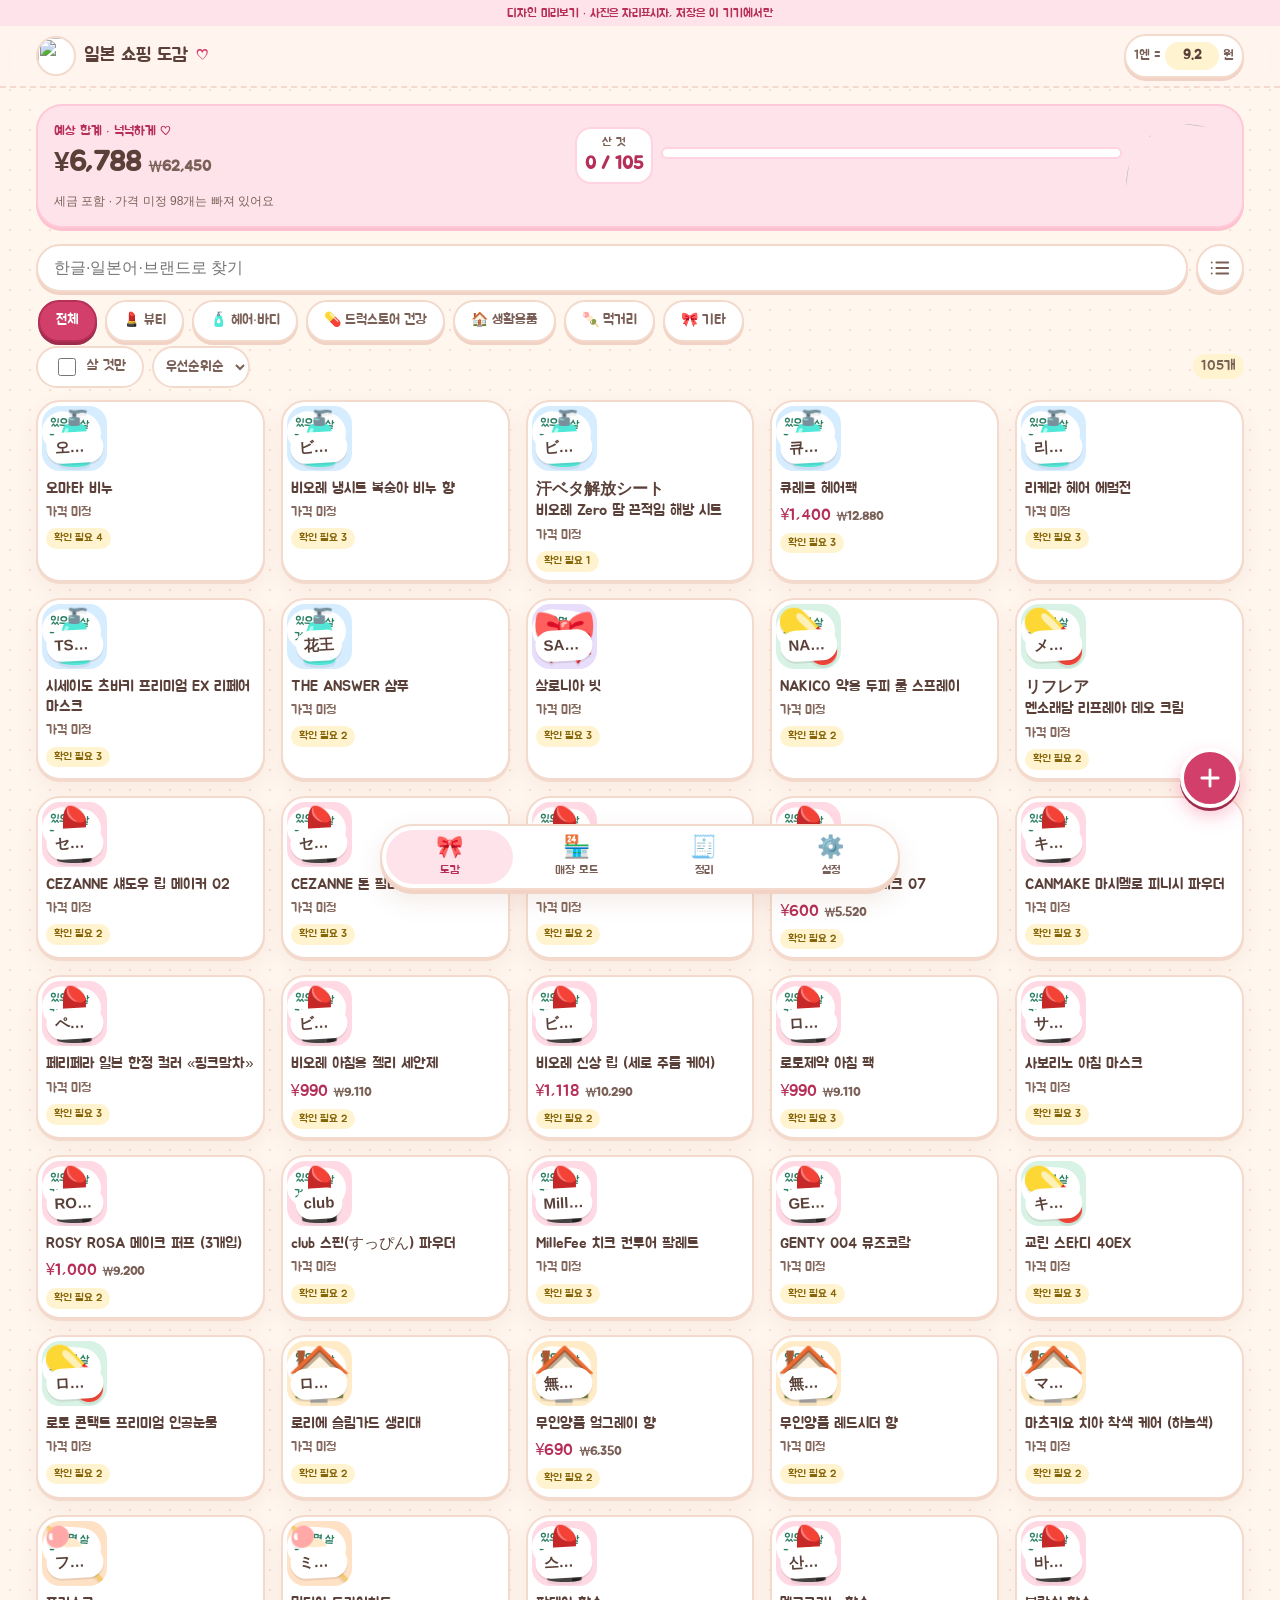
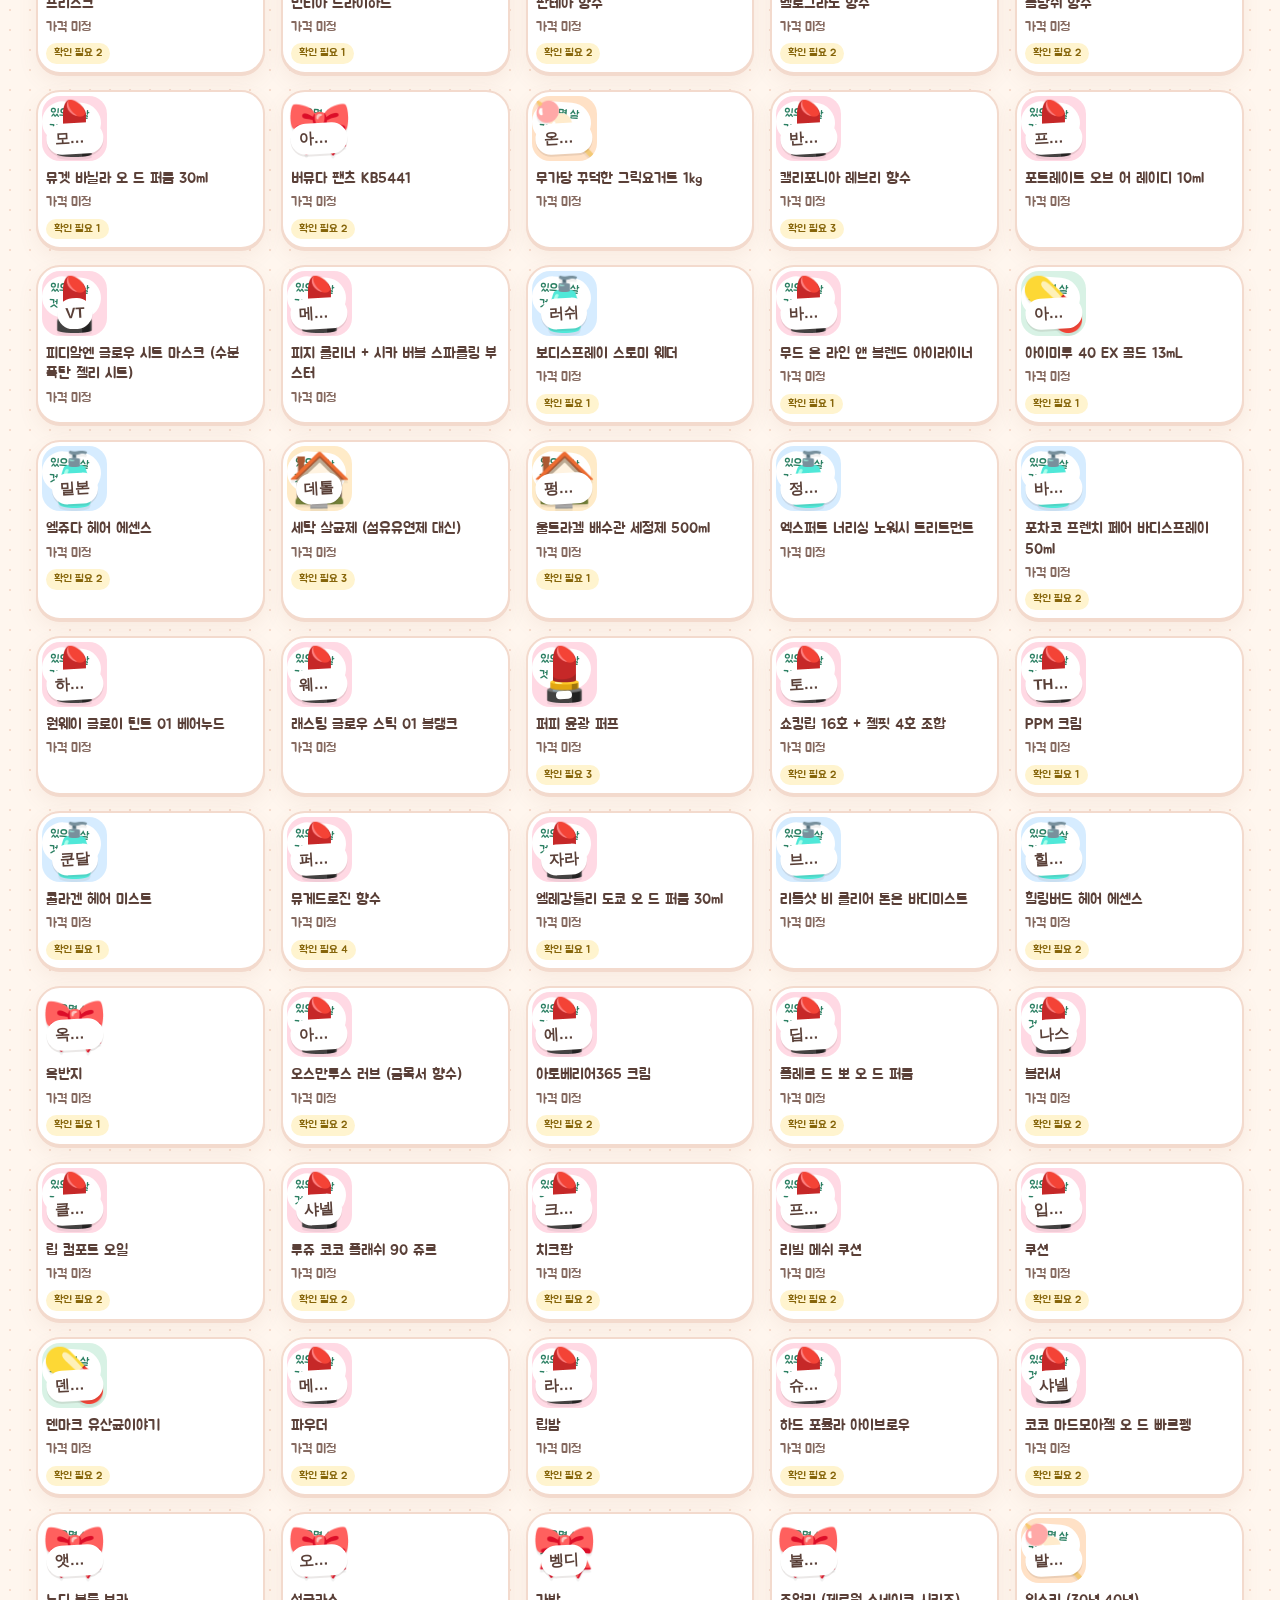
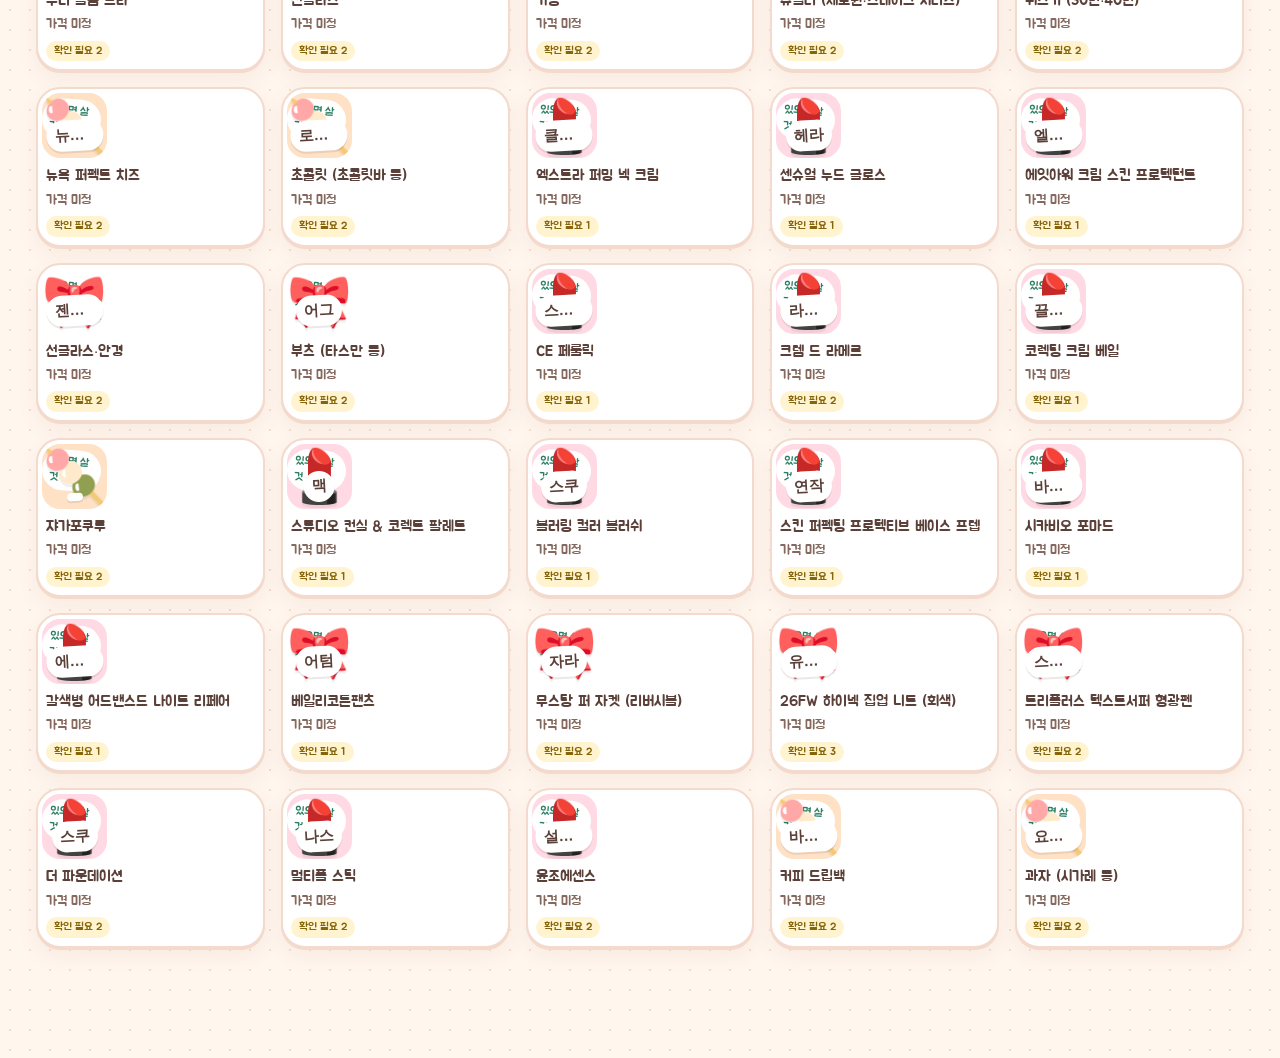
==== commit 77c99bd6: "간격 8pt 토큰 적용(css/app.css·index.html·preview.html) 효니 간격 규칙(위키 도구/ui-간격-8pt-규칙.md, 2026-11-12)대로 :roo" ====
--- a/preview.html
+++ b/preview.html
@@ -9,6 +9,14 @@
 @font-face{font-family:"Jua";src:url("fonts/Jua-core.woff2") format("woff2");font-display:swap}
 @font-face{font-family:"Jua";src:url("fonts/Jua-rest.woff2") format("woff2");font-display:swap;unicode-range:U+2605-2606,U+2665,U+ad1e,U+ad65,U+ae86,U+aed2,U+b630,U+b641,U+bdc0-bdc1,U+bf5c-bf5d,U+bf71,U+c03d,U+c0fe,U+ca25,U+cc71,U+d409,U+d561}
 :root{
+  /* 간격 눈금 8pt (위키 도구/ui-간격-8pt-규칙.md, 2026-11-12) */
+  --space-1: 4px;
+  --space-2: 8px;
+  --space-3: 16px;
+  --space-4: 24px;
+  --space-5: 32px;
+  --space-6: 48px;
+  --space-7: 64px;
   --paper:#FFF6EE; --dot:#F7DCCD; --card:#FFFFFF; --ink:#5A4038; --sub:#7A6057; --faint:#85695F; --line:#F3DACD;
   --pink:#D23F6A; --pink-deep:#B52F58; --pink-soft:#FFE3EB; --mint:#2A7F62; --mint-soft:#DDF4EA; --butter:#FFE08A; --butter-soft:#FFF4CF; --lav:#CDB8F2;
   --pop:0 3px 0 #F1D2C4; --pop-pink:0 3px 0 #9E2A4C;
@@ -26,59 +34,59 @@
 button{cursor:pointer}
 button:active{transform:translateY(2px)}
 .jp{font-family:var(--jp)}
-.wrap{max-width:1240px;margin:0 auto;padding:0 16px calc(110px + env(safe-area-inset-bottom))}
-.preview-flag{background:var(--pink-soft);color:var(--pink-deep);text-align:center;font-size:12px;font-weight:700;padding:5px 12px;letter-spacing:.02em}
+.wrap{max-width:1240px;margin:0 auto;padding:0 var(--space-3) calc(110px + env(safe-area-inset-bottom))}
+.preview-flag{background:var(--pink-soft);color:var(--pink-deep);text-align:center;font-size:12px;font-weight:700;padding:var(--space-1) var(--space-2);letter-spacing:.02em}
 
 /* 머리 */
 header.top{position:sticky;top:0;z-index:20;background:rgba(255,246,238,.9);backdrop-filter:blur(10px);border-bottom:2px dashed var(--line)}
-.top-in{max-width:1240px;margin:0 auto;padding:8px 16px;display:flex;align-items:center;gap:10px}
-.logo{display:flex;align-items:center;gap:6px;font-weight:900;font-size:19px;letter-spacing:-.02em;white-space:nowrap}
+.top-in{max-width:1240px;margin:0 auto;padding:var(--space-2) var(--space-3);display:flex;align-items:center;gap:var(--space-2)}
+.logo{display:flex;align-items:center;gap:var(--space-2);font-weight:900;font-size:19px;letter-spacing:-.02em;white-space:nowrap}
 .logo img{width:40px;height:40px;border-radius:50%;object-fit:cover;background:#fff;border:2px solid var(--line)}
 .logo small{color:var(--pink);font-size:15px}
-.rate{margin-left:auto;display:flex;align-items:center;gap:4px;background:var(--card);border:2px solid var(--line);border-radius:999px;padding:3px 10px 3px 12px;font-size:13px;color:var(--sub);min-height:44px;box-shadow:var(--pop);font-weight:700}
-.rate input{width:54px;border:0;background:var(--butter-soft);border-radius:999px;padding:6px 8px;text-align:center;font-weight:900;color:var(--ink)}
+.rate{margin-left:auto;display:flex;align-items:center;gap:var(--space-1);background:var(--card);border:2px solid var(--line);border-radius:999px;padding:var(--space-1) var(--space-2) var(--space-1) var(--space-2);font-size:13px;color:var(--sub);min-height:44px;box-shadow:var(--pop);font-weight:700}
+.rate input{width:54px;border:0;background:var(--butter-soft);border-radius:999px;padding:var(--space-1) var(--space-2);text-align:center;font-weight:900;color:var(--ink)}
 
 /* 요약 */
-.summary{position:relative;margin:14px 0 6px;background:var(--pink-soft);border:2px solid #FFC9D8;border-radius:26px;padding:14px 16px 12px;display:grid;gap:8px;box-shadow:0 3px 0 #FFC1D2;overflow:hidden}
+.summary{position:relative;margin:var(--space-3) 0 var(--space-2);background:var(--pink-soft);border:2px solid #FFC9D8;border-radius:26px;padding:var(--space-3) var(--space-3) var(--space-2);display:grid;gap:var(--space-2);box-shadow:0 3px 0 #FFC1D2;overflow:hidden}
 .summary .mascot{position:absolute;right:-4px;top:-4px;width:74px;height:74px;object-fit:cover;border-radius:50%;opacity:.95;transform:rotate(8deg)}
-.sum-top{display:flex;align-items:flex-end;justify-content:space-between;gap:10px;padding-right:58px}
+.sum-top{display:flex;align-items:flex-end;justify-content:space-between;gap:var(--space-2);padding-right:var(--space-7)}
 .sum-label{font-size:13px;color:var(--pink-deep);font-weight:800}
-.sum-big{display:flex;align-items:baseline;gap:8px;flex-wrap:wrap}
+.sum-big{display:flex;align-items:baseline;gap:var(--space-2);flex-wrap:wrap}
 .sum-big .yen{font-size:28px;font-weight:900;letter-spacing:-.02em;color:var(--ink)}
 .sum-big .won{font-size:15px;color:var(--sub);font-weight:700}
-.sum-done{font-size:12px;color:var(--sub);font-weight:700;white-space:nowrap;background:#fff;border-radius:16px;padding:4px 10px;text-align:center;border:2px solid #FFD3DF}
+.sum-done{font-size:12px;color:var(--sub);font-weight:700;white-space:nowrap;background:#fff;border-radius:16px;padding:var(--space-1) var(--space-2);text-align:center;border:2px solid #FFD3DF}
 .sum-done b{display:block;font-size:18px;color:var(--pink-deep)}
 .bar{height:12px;background:#fff;border-radius:99px;overflow:hidden;border:2px solid #FFD3DF}
 .bar i{display:block;height:100%;border-radius:99px;transition:width .4s;background:repeating-linear-gradient(-45deg,var(--pink) 0 8px,#FF9DB8 8px 16px)}
 .note{font-size:12px;color:var(--sub)}
 
 /* 검색·필터 */
-.tools{padding:8px 0 4px}
-.search{display:flex;gap:8px}
-.search input{flex:1;min-height:48px;border:2px solid var(--line);background:var(--card);border-radius:999px;padding:0 18px;font-size:16px;box-shadow:var(--pop)}
+.tools{padding:var(--space-2) 0 var(--space-1)}
+.search{display:flex;gap:var(--space-2)}
+.search input{flex:1;min-height:48px;border:2px solid var(--line);background:var(--card);border-radius:999px;padding:0 var(--space-3);font-size:16px;box-shadow:var(--pop)}
 .search input:focus{outline:none;border-color:var(--pink)}
 .iconbtn{min-width:48px;min-height:48px;border:2px solid var(--line);background:var(--card);border-radius:50%;display:grid;place-items:center;box-shadow:var(--pop);color:var(--sub)}
-.chips{display:flex;gap:8px;overflow-x:auto;padding:12px 2px 6px;scrollbar-width:none}
+.chips{display:flex;gap:var(--space-2);overflow-x:auto;padding:var(--space-2) 2px var(--space-1);scrollbar-width:none}
 .chips::-webkit-scrollbar{display:none}
-.chip{flex:none;min-height:42px;padding:0 14px;border-radius:999px;border:2px solid var(--line);background:var(--card);font-size:14px;font-weight:700;white-space:nowrap;box-shadow:var(--pop);color:var(--sub)}
+.chip{flex:none;min-height:42px;padding:0 var(--space-3);border-radius:999px;border:2px solid var(--line);background:var(--card);font-size:14px;font-weight:700;white-space:nowrap;box-shadow:var(--pop);color:var(--sub)}
 .chip[aria-pressed=true]{background:var(--pink);color:#fff;border-color:var(--pink-deep);box-shadow:var(--pop-pink)}
-.subtools{display:flex;gap:8px;align-items:center;flex-wrap:wrap;font-size:14px;color:var(--sub);font-weight:700}
-.subtools select{min-height:42px;border:2px solid var(--line);border-radius:999px;background:var(--card);padding:0 12px;font-weight:700;color:var(--sub)}
-.toggle{display:flex;align-items:center;gap:6px;min-height:42px;padding:0 14px;border:2px solid var(--line);border-radius:999px;background:var(--card)}
+.subtools{display:flex;gap:var(--space-2);align-items:center;flex-wrap:wrap;font-size:14px;color:var(--sub);font-weight:700}
+.subtools select{min-height:42px;border:2px solid var(--line);border-radius:999px;background:var(--card);padding:0 var(--space-2);font-weight:700;color:var(--sub)}
+.toggle{display:flex;align-items:center;gap:var(--space-2);min-height:42px;padding:0 var(--space-3);border:2px solid var(--line);border-radius:999px;background:var(--card)}
 .toggle input{accent-color:var(--pink);width:18px;height:18px}
-.count{margin-left:auto;background:var(--butter-soft);border-radius:999px;padding:2px 10px}
+.count{margin-left:auto;background:var(--butter-soft);border-radius:999px;padding:2px var(--space-2)}
 
 /* 격자 */
-.grid{display:grid;grid-template-columns:repeat(2,1fr);gap:14px;margin-top:8px}
-.card{background:var(--card);border-radius:var(--r);box-shadow:var(--shadow);overflow:hidden;position:relative;border:2px solid var(--line);padding:6px;text-align:left;display:flex;flex-direction:column;transition:transform .15s}
+.grid{display:grid;grid-template-columns:repeat(2,1fr);gap:var(--space-3);margin-top:var(--space-2)}
+.card{background:var(--card);border-radius:var(--r);box-shadow:var(--shadow);overflow:hidden;position:relative;border:2px solid var(--line);padding:var(--space-1);text-align:left;display:flex;flex-direction:column;transition:transform .15s}
 .card:hover{transform:rotate(-.6deg) translateY(-2px)}
 .ph{aspect-ratio:1/1;display:grid;place-items:center;position:relative;overflow:hidden;border-radius:18px;background-image:radial-gradient(rgba(255,255,255,.7) 2px,transparent 2.5px);background-size:16px 16px}
 .ph .emo{font-size:clamp(34px,10vw,52px);line-height:1;filter:drop-shadow(0 3px 0 rgba(0,0,0,.06))}
-.ph .brand{position:absolute;left:50%;bottom:12%;transform:translateX(-50%) rotate(-3deg);font-family:var(--jp);font-weight:800;font-size:clamp(12px,3.4vw,15px);color:var(--ink);background:#fff;border-radius:999px;padding:3px 12px;white-space:nowrap;max-width:88%;overflow:hidden;text-overflow:ellipsis;box-shadow:0 2px 0 rgba(90,64,56,.12)}
+.ph .brand{position:absolute;left:50%;bottom:12%;transform:translateX(-50%) rotate(-3deg);font-family:var(--jp);font-weight:800;font-size:clamp(12px,3.4vw,15px);color:var(--ink);background:#fff;border-radius:999px;padding:var(--space-1) var(--space-2);white-space:nowrap;max-width:88%;overflow:hidden;text-overflow:ellipsis;box-shadow:0 2px 0 rgba(90,64,56,.12)}
 .ph .cat{display:none}
-.ph .prio{position:absolute;right:6px;top:6px;border-radius:999px;font-size:11px;padding:3px 9px;font-weight:800;transform:rotate(4deg)}
+.ph .prio{position:absolute;right:6px;top:6px;border-radius:999px;font-size:11px;padding:var(--space-1) var(--space-2);font-weight:800;transform:rotate(4deg)}
 .prio.must{background:var(--pink);color:#fff}.prio.maybe{background:#fff;color:var(--mint)}.prio.price{background:var(--butter);color:#6E5400}
-.card .body{padding:10px 6px 6px;display:grid;gap:2px}
+.card .body{padding:var(--space-2) var(--space-1) var(--space-1);display:grid;gap:2px}
 .card .jpname{font-family:var(--jp);font-weight:800;font-size:15px;line-height:1.3}
 .card .krname{font-size:15px;font-weight:700;line-height:1.35;display:-webkit-box;-webkit-line-clamp:2;-webkit-box-orient:vertical;overflow:hidden}
 .card .price{font-weight:900;font-size:16px;margin-top:2px;color:var(--pink-deep)}
@@ -89,19 +97,19 @@
 .card.bought .body{opacity:.55}
 .done-stamp{position:absolute;inset:0;display:grid;place-items:center;pointer-events:none}
 .done-stamp span{border:3px dashed var(--pink-deep);color:var(--pink-deep);border-radius:50%;width:86px;height:86px;display:grid;place-items:center;font-family:var(--jp);font-weight:900;font-size:17px;line-height:1.1;text-align:center;transform:rotate(-12deg);background:rgba(255,255,255,.9);box-shadow:0 0 0 4px rgba(255,255,255,.9)}
-.need{display:inline-block;font-size:11px;font-weight:800;color:#86650A;background:var(--butter-soft);border-radius:999px;padding:2px 8px;margin-top:4px;justify-self:start}
+.need{display:inline-block;font-size:11px;font-weight:800;color:#86650A;background:var(--butter-soft);border-radius:999px;padding:2px var(--space-2);margin-top:var(--space-1);justify-self:start}
 
 /* 목록 보기 */
 .grid.list{grid-template-columns:1fr}
-.grid.list .card{flex-direction:row;align-items:stretch;gap:6px}
+.grid.list .card{flex-direction:row;align-items:stretch;gap:var(--space-2)}
 .grid.list .ph{width:96px;flex:none}
 .grid.list .ph .brand,.grid.list .ph .prio{display:none}
 .grid.list .done-stamp span{width:58px;height:58px;font-size:12px}
 
 /* 아래 탭 */
 nav.tabs{position:fixed;left:12px;right:12px;bottom:calc(10px + env(safe-area-inset-bottom));z-index:30}
-.tabs-in{max-width:520px;margin:0 auto;display:grid;grid-template-columns:repeat(4,1fr);background:#fff;border:2px solid var(--line);border-radius:999px;padding:5px;box-shadow:0 4px 0 #F1D2C4,0 10px 26px rgba(160,100,80,.14)}
-.tab{border:0;background:none;min-height:54px;border-radius:999px;display:grid;place-items:center;font-size:12px;font-weight:700;color:var(--sub);padding:4px 0}
+.tabs-in{max-width:520px;margin:0 auto;display:grid;grid-template-columns:repeat(4,1fr);background:#fff;border:2px solid var(--line);border-radius:999px;padding:var(--space-1);box-shadow:0 4px 0 #F1D2C4,0 10px 26px rgba(160,100,80,.14)}
+.tab{border:0;background:none;min-height:54px;border-radius:999px;display:grid;place-items:center;font-size:12px;font-weight:700;color:var(--sub);padding:var(--space-1) 0}
 .tab .ti{font-size:22px;line-height:1}
 .tab[aria-current=true]{background:var(--pink-soft);color:var(--pink-deep)}
 .fab{position:fixed;right:max(18px,calc(50% - 600px));bottom:calc(92px + env(safe-area-inset-bottom));z-index:31;width:60px;height:60px;border-radius:50%;border:4px solid #fff;background:var(--pink);color:#fff;box-shadow:var(--pop-pink),0 8px 18px rgba(240,87,127,.35);display:grid;place-items:center}
@@ -110,90 +118,90 @@
 /* 시트 */
 .scrim{position:fixed;inset:0;background:rgba(90,64,56,.35);z-index:40;opacity:0;pointer-events:none;transition:opacity .2s}
 .scrim.on{opacity:1;pointer-events:auto}
-.sheet{position:fixed;left:0;right:0;bottom:0;z-index:41;background:var(--paper);border-radius:28px 28px 0 0;max-height:92vh;overflow:auto;transform:translateY(105%);transition:transform .3s cubic-bezier(.2,.9,.25,1.05);padding-bottom:calc(20px + env(safe-area-inset-bottom));border-top:3px solid #fff}
+.sheet{position:fixed;left:0;right:0;bottom:0;z-index:41;background:var(--paper);border-radius:28px 28px 0 0;max-height:92vh;overflow:auto;transform:translateY(105%);transition:transform .3s cubic-bezier(.2,.9,.25,1.05);padding-bottom:calc(var(--space-3) + env(safe-area-inset-bottom));border-top:3px solid #fff}
 .sheet.on{transform:none}
-.grab{width:48px;height:6px;border-radius:9px;background:#F1CDBE;margin:8px auto 4px}
+.grab{width:48px;height:6px;border-radius:9px;background:#F1CDBE;margin:var(--space-2) auto var(--space-1)}
 .sheet-close{position:absolute;right:12px;top:12px;width:44px;height:44px;border-radius:50%;border:2px solid var(--line);background:#fff;font-size:22px;z-index:2;color:var(--sub);box-shadow:var(--pop)}
-.slider{display:flex;overflow-x:auto;scroll-snap-type:x mandatory;scrollbar-width:none;padding:6px 14px 0;gap:10px}
+.slider{display:flex;overflow-x:auto;scroll-snap-type:x mandatory;scrollbar-width:none;padding:var(--space-1) var(--space-3) 0;gap:var(--space-2)}
 .slider::-webkit-scrollbar{display:none}
 .slide{flex:none;width:100%;scroll-snap-align:center;aspect-ratio:4/3;display:grid;place-items:center;position:relative;border-radius:24px;background-image:radial-gradient(rgba(255,255,255,.7) 2.5px,transparent 3px);background-size:20px 20px}
-.slide .lbl{position:absolute;left:12px;bottom:12px;background:#fff;color:var(--sub);font-size:12px;font-weight:700;border-radius:999px;padding:3px 10px}
-.dots{display:flex;justify-content:center;gap:6px;padding:10px}
+.slide .lbl{position:absolute;left:12px;bottom:12px;background:#fff;color:var(--sub);font-size:12px;font-weight:700;border-radius:999px;padding:var(--space-1) var(--space-2)}
+.dots{display:flex;justify-content:center;gap:var(--space-2);padding:var(--space-2)}
 .dots i{width:8px;height:8px;border-radius:50%;background:#F1CDBE}.dots i.on{background:var(--pink);width:20px;border-radius:9px}
-.d-body{padding:2px 16px 8px;display:grid;gap:14px}
-.d-jp{background:var(--card);border-radius:var(--r);padding:16px;box-shadow:var(--shadow);border:2px solid var(--line)}
+.d-body{padding:2px var(--space-3) var(--space-2);display:grid;gap:var(--space-3)}
+.d-jp{background:var(--card);border-radius:var(--r);padding:var(--space-3);box-shadow:var(--shadow);border:2px solid var(--line)}
 .d-jp .big{font-family:var(--jp);font-size:28px;font-weight:800;line-height:1.25}
 .d-jp .big.empty{font-size:16px;color:var(--faint);font-weight:700}
 .d-jp .brandjp{font-family:var(--jp);font-size:18px;color:var(--sub);font-weight:700}
-.d-jp .kr{font-size:17px;margin-top:4px;font-weight:800}
-.btn{min-height:50px;border-radius:999px;border:2px solid var(--line);background:var(--card);padding:0 18px;font-weight:800;display:inline-flex;align-items:center;justify-content:center;gap:6px;box-shadow:var(--pop)}
+.d-jp .kr{font-size:17px;margin-top:var(--space-1);font-weight:800}
+.btn{min-height:50px;border-radius:999px;border:2px solid var(--line);background:var(--card);padding:0 var(--space-3);font-weight:800;display:inline-flex;align-items:center;justify-content:center;gap:var(--space-2);box-shadow:var(--pop)}
 .btn.primary{background:var(--pink);border-color:var(--pink-deep);color:#fff;box-shadow:var(--pop-pink)}
 .btn.dark{background:var(--mint);border-color:#236B53;color:#fff;box-shadow:0 3px 0 #1D5A46}
 .btn.block{width:100%}
-.prices{display:grid;grid-template-columns:1fr 1fr;gap:10px}
-.pbox{background:var(--card);border-radius:20px;padding:12px 14px;border:2px solid var(--line)}
+.prices{display:grid;grid-template-columns:1fr 1fr;gap:var(--space-2)}
+.pbox{background:var(--card);border-radius:20px;padding:var(--space-2) var(--space-3);border:2px solid var(--line)}
 .pbox .k{font-size:12px;color:var(--sub);font-weight:700}.pbox .v{font-size:20px;font-weight:900}
 .pbox:first-child{background:var(--pink-soft);border-color:#FFCCDA}
 .pbox.gain{grid-column:1/-1;background:var(--mint-soft);border-color:#BFE8D7}
 .pbox.gain .v{color:var(--mint)}
-.sec h3{font-size:14px;color:var(--pink-deep);margin:0 0 6px;font-weight:900}
+.sec h3{font-size:14px;color:var(--pink-deep);margin:0 0 var(--space-2);font-weight:900}
 .sec h3::before{content:"♡ "}
 .sec p{margin:0}
-.tags{display:flex;gap:6px;flex-wrap:wrap}
-.tag{background:var(--card);border:2px solid var(--line);border-radius:999px;padding:3px 12px;font-size:14px;font-weight:700}
+.tags{display:flex;gap:var(--space-2);flex-wrap:wrap}
+.tag{background:var(--card);border:2px solid var(--line);border-radius:999px;padding:var(--space-1) var(--space-2);font-size:14px;font-weight:700}
 .tag.warn{background:var(--butter-soft);border-color:#F5E1A0;color:#8A6A00}
 .src{font-size:14px;color:var(--sub);word-break:break-all}
 .src a{color:var(--ink)}
-.sticky-act{position:sticky;bottom:0;background:linear-gradient(transparent,var(--paper) 35%);padding:16px 16px 0;display:flex;gap:8px}
+.sticky-act{position:sticky;bottom:0;background:linear-gradient(transparent,var(--paper) 35%);padding:var(--space-3) var(--space-3) 0;display:flex;gap:var(--space-2)}
 
 /* 구매 입력 */
-.form{padding:8px 16px;display:grid;gap:12px}
-.form h2{margin:4px 50px 0 0;font-size:20px;font-weight:900}
-.field{display:grid;gap:4px;font-size:14px;color:var(--sub);font-weight:700}
-.field input,.field select{min-height:50px;border:2px solid var(--line);border-radius:18px;background:var(--card);padding:0 14px;font-size:17px;color:var(--ink);font-weight:700}
-.row2{display:grid;grid-template-columns:1fr 1fr;gap:10px}
+.form{padding:var(--space-2) var(--space-3);display:grid;gap:var(--space-3)}
+.form h2{margin:var(--space-1) var(--space-6) 0 0;font-size:20px;font-weight:900}
+.field{display:grid;gap:var(--space-1);font-size:14px;color:var(--sub);font-weight:700}
+.field input,.field select{min-height:50px;border:2px solid var(--line);border-radius:18px;background:var(--card);padding:0 var(--space-3);font-size:17px;color:var(--ink);font-weight:700}
+.row2{display:grid;grid-template-columns:1fr 1fr;gap:var(--space-2)}
 .stepper{display:flex;align-items:center;border:2px solid var(--line);border-radius:18px;background:var(--card);min-height:50px}
 .stepper button{width:48px;height:48px;border:0;background:none;font-size:22px;color:var(--pink-deep);font-weight:900}
 .stepper output{flex:1;text-align:center;font-size:18px;font-weight:900;color:var(--ink)}
 
 /* 직원에게 보여주기 */
-.show{position:fixed;inset:0;z-index:60;background:#fff;display:none;flex-direction:column;align-items:center;justify-content:center;padding:24px;text-align:center;gap:18px}
+.show{position:fixed;inset:0;z-index:60;background:#fff;display:none;flex-direction:column;align-items:center;justify-content:center;padding:var(--space-4);text-align:center;gap:var(--space-3)}
 .show.on{display:flex}
-.show .q{font-family:var(--jp);font-size:22px;color:var(--sub);background:var(--pink-soft);border-radius:999px;padding:6px 18px}
+.show .q{font-family:var(--jp);font-size:22px;color:var(--sub);background:var(--pink-soft);border-radius:999px;padding:var(--space-1) var(--space-3)}
 .show .name{font-family:var(--jp);font-size:clamp(34px,9vw,64px);font-weight:900;line-height:1.2;color:#2E2420}
 .show .brand{font-family:var(--jp);font-size:24px}
 .show .hint{font-size:14px;color:var(--faint)}
 
 /* 토스트 */
-.toast{position:fixed;left:50%;bottom:calc(170px + env(safe-area-inset-bottom));transform:translate(-50%,20px);background:var(--ink);color:#fff;border-radius:999px;padding:6px 6px 6px 18px;display:flex;align-items:center;gap:12px;z-index:70;opacity:0;pointer-events:none;transition:.2s;font-size:15px;font-weight:700;max-width:calc(100% - 32px);width:max-content}
+.toast{position:fixed;left:50%;bottom:calc(170px + env(safe-area-inset-bottom));transform:translate(-50%,20px);background:var(--ink);color:#fff;border-radius:999px;padding:var(--space-1) var(--space-1) var(--space-1) var(--space-3);display:flex;align-items:center;gap:var(--space-3);z-index:70;opacity:0;pointer-events:none;transition:.2s;font-size:15px;font-weight:700;max-width:calc(100% - 32px);width:max-content}
 .toast.on{opacity:1;transform:translate(-50%,0);pointer-events:auto}
 .toast span{overflow:hidden;text-overflow:ellipsis;white-space:nowrap}
-.toast button{flex:none;white-space:nowrap;min-height:40px;border:0;border-radius:999px;background:var(--pink);color:#fff;padding:0 14px;font-weight:800}
+.toast button{flex:none;white-space:nowrap;min-height:40px;border:0;border-radius:999px;background:var(--pink);color:#fff;padding:0 var(--space-3);font-weight:800}
 
 /* 매장 모드 */
-.store-head{margin:14px 0 4px;display:flex;align-items:center;gap:10px}
+.store-head{margin:var(--space-3) 0 var(--space-1);display:flex;align-items:center;gap:var(--space-2)}
 .store-head img{width:56px;height:56px;border-radius:50%;object-fit:cover;border:2px solid var(--line);background:#fff}
 .store-head h2{margin:0;font-size:22px;font-weight:900}
 .store-head p{margin:0;color:var(--sub);font-size:14px}
-.big-list{display:grid;gap:14px;margin-top:10px}
-.bigcard{display:grid;grid-template-columns:128px 1fr;background:var(--card);border-radius:var(--r);box-shadow:var(--shadow);border:2px solid var(--line);overflow:hidden;min-height:132px;padding:6px;gap:4px}
+.big-list{display:grid;gap:var(--space-3);margin-top:var(--space-2)}
+.bigcard{display:grid;grid-template-columns:128px 1fr;background:var(--card);border-radius:var(--r);box-shadow:var(--shadow);border:2px solid var(--line);overflow:hidden;min-height:132px;padding:var(--space-1);gap:var(--space-1)}
 .bigcard .ph{aspect-ratio:auto}
 .bigcard .ph .brand{font-size:13px}
 .bigcard .ph .prio{display:none}
-.bigcard .info{padding:6px 8px;display:flex;flex-direction:column;gap:2px}
+.bigcard .info{padding:var(--space-1) var(--space-2);display:flex;flex-direction:column;gap:2px}
 .bigcard .jpname{font-family:var(--jp);font-size:20px;font-weight:800;line-height:1.25}
-.bigcard .act{margin-top:auto;display:flex;gap:8px;align-items:center;justify-content:space-between}
+.bigcard .act{margin-top:auto;display:flex;gap:var(--space-2);align-items:center;justify-content:space-between}
 .bigcard .act > span{white-space:nowrap;font-size:15px;font-weight:900;color:var(--pink-deep)}
 .check{min-height:48px;min-width:112px;border-radius:999px;border:2px solid var(--pink-deep);background:#fff;color:var(--pink-deep);font-weight:900;box-shadow:var(--pop-pink)}
 .bigcard.bought{opacity:.6}
 .bigcard.bought .check{background:var(--pink);color:#fff}
-.empty-msg{padding:40px 16px;text-align:center;color:var(--sub);font-weight:700}
+.empty-msg{padding:var(--space-5) var(--space-3);text-align:center;color:var(--sub);font-weight:700}
 
 /* 정리 */
-.report{display:grid;gap:14px;margin-top:14px}
-.rcard{background:var(--card);border-radius:var(--r);box-shadow:var(--shadow);border:2px solid var(--line);padding:16px}
-.rcard h3{margin:0 0 8px;font-size:16px;font-weight:900}
-.rline{display:flex;justify-content:space-between;padding:8px 0;border-top:2px dotted var(--line);font-size:15px;gap:10px}
+.report{display:grid;gap:var(--space-3);margin-top:var(--space-3)}
+.rcard{background:var(--card);border-radius:var(--r);box-shadow:var(--shadow);border:2px solid var(--line);padding:var(--space-3)}
+.rcard h3{margin:0 0 var(--space-2);font-size:16px;font-weight:900}
+.rline{display:flex;justify-content:space-between;padding:var(--space-2) 0;border-top:2px dotted var(--line);font-size:15px;gap:var(--space-2)}
 .rline:first-of-type{border-top:0}
 
 /* 둥근 글꼴: 제목·숫자·버튼에만 (긴 글은 시스템 글꼴) */
@@ -202,9 +210,9 @@
 /* 폭 */
 @media (min-width:600px){ .grid{grid-template-columns:repeat(3,1fr)} }
 @media (min-width:768px){
-  .grid{gap:16px}
+  .grid{gap:var(--space-3)}
   .card .jpname{font-size:16px}
-  .summary{grid-template-columns:1.3fr 1fr;align-items:center;padding:16px 120px 16px 20px}
+  .summary{grid-template-columns:1.3fr 1fr;align-items:center;padding:var(--space-3) 120px var(--space-3) var(--space-3)}
   .summary .mascot{width:120px;height:120px;right:-4px;top:auto;bottom:-18px}
   .sum-top,.bar,.note{padding-right:0;margin-right:0}
   .sheet{left:50%;right:auto;width:600px;bottom:auto;top:50%;border-radius:28px;transform:translate(-50%,-46%) scale(.97);opacity:0;pointer-events:none;transition:.22s;max-height:88vh;border:3px solid #fff}
